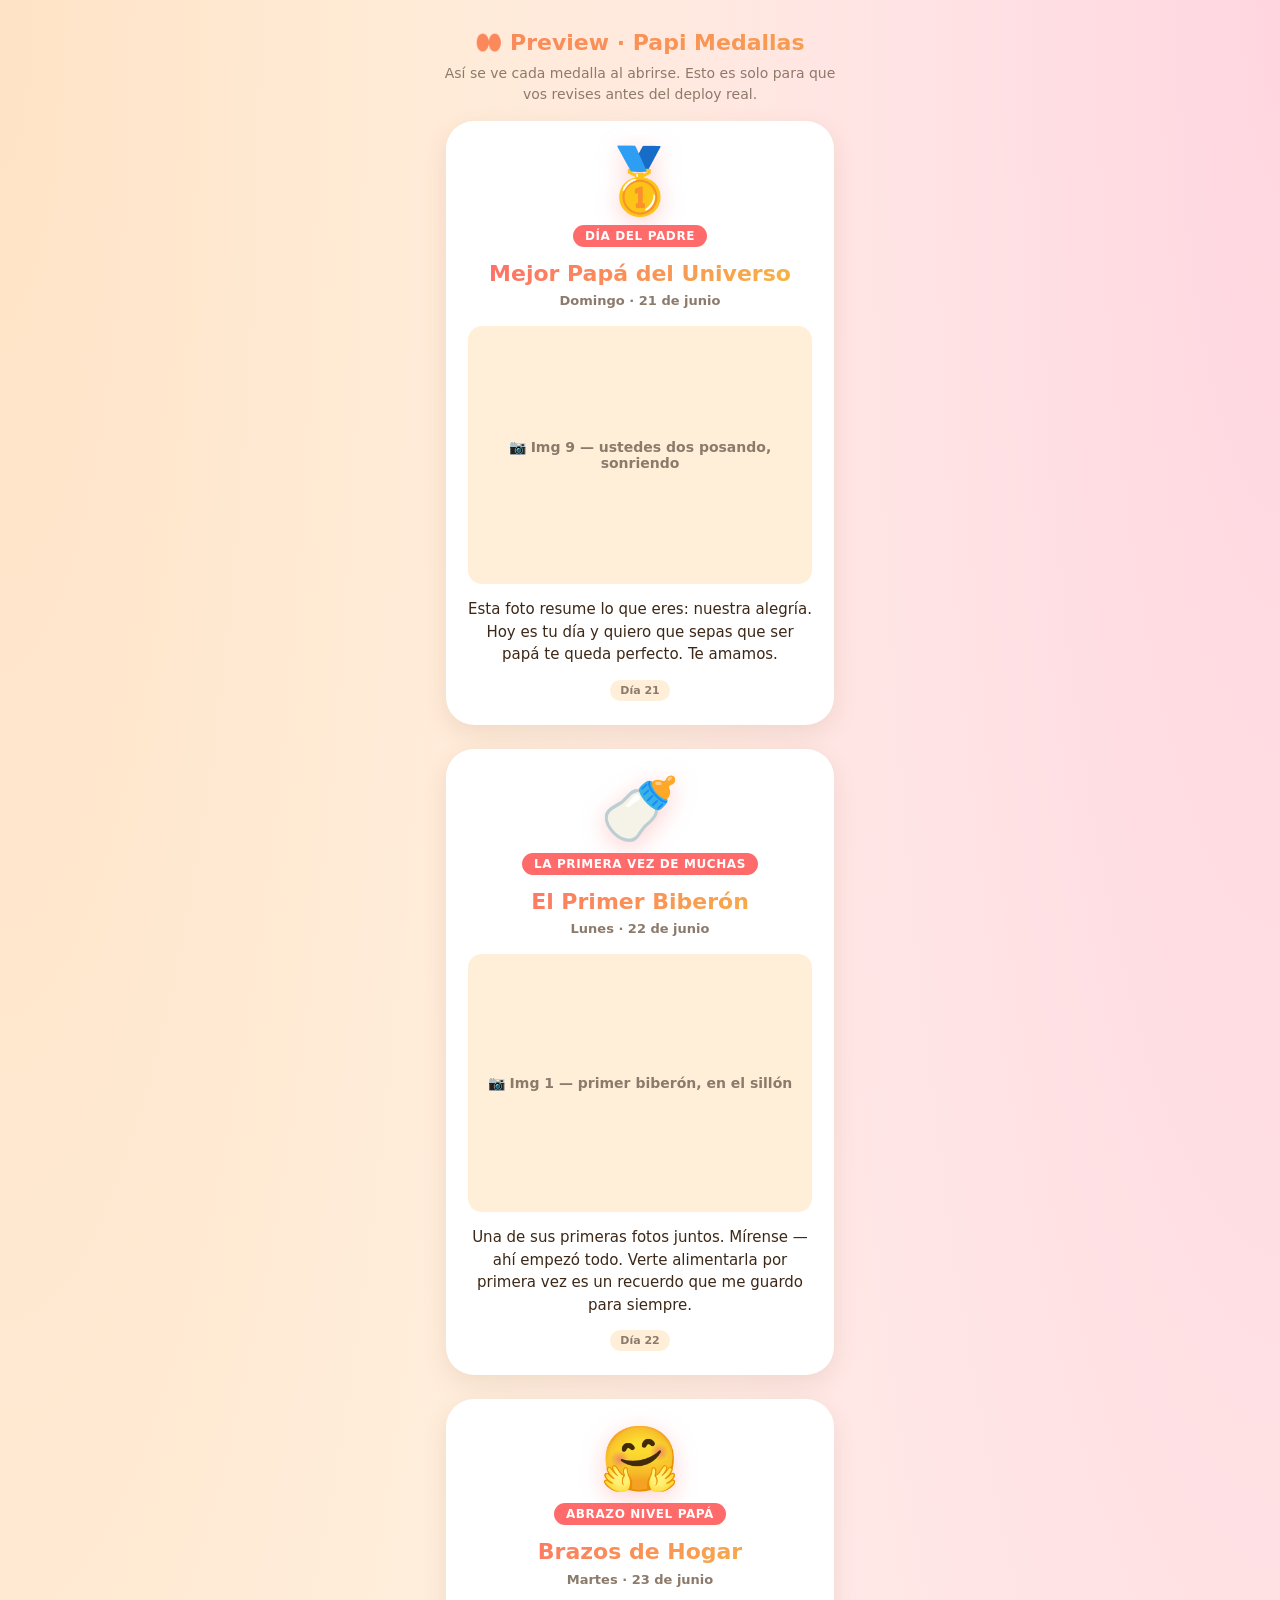
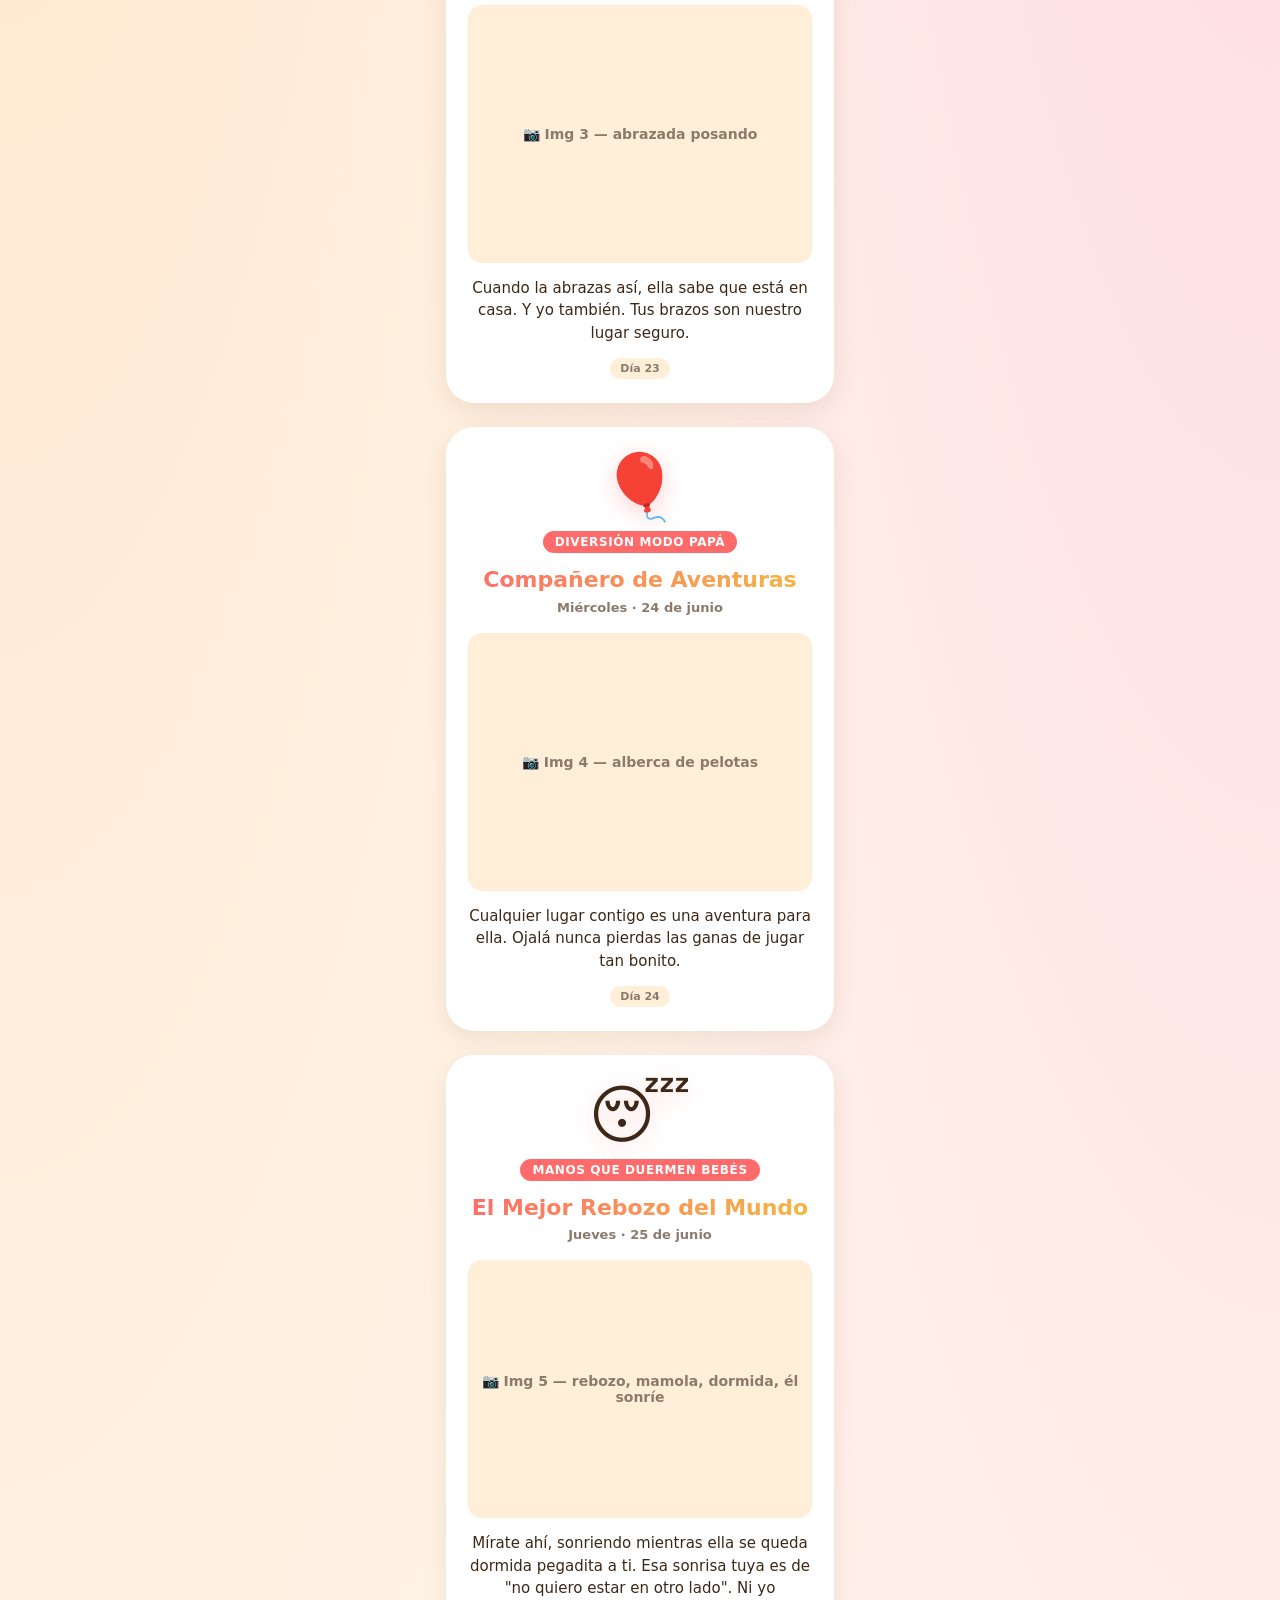
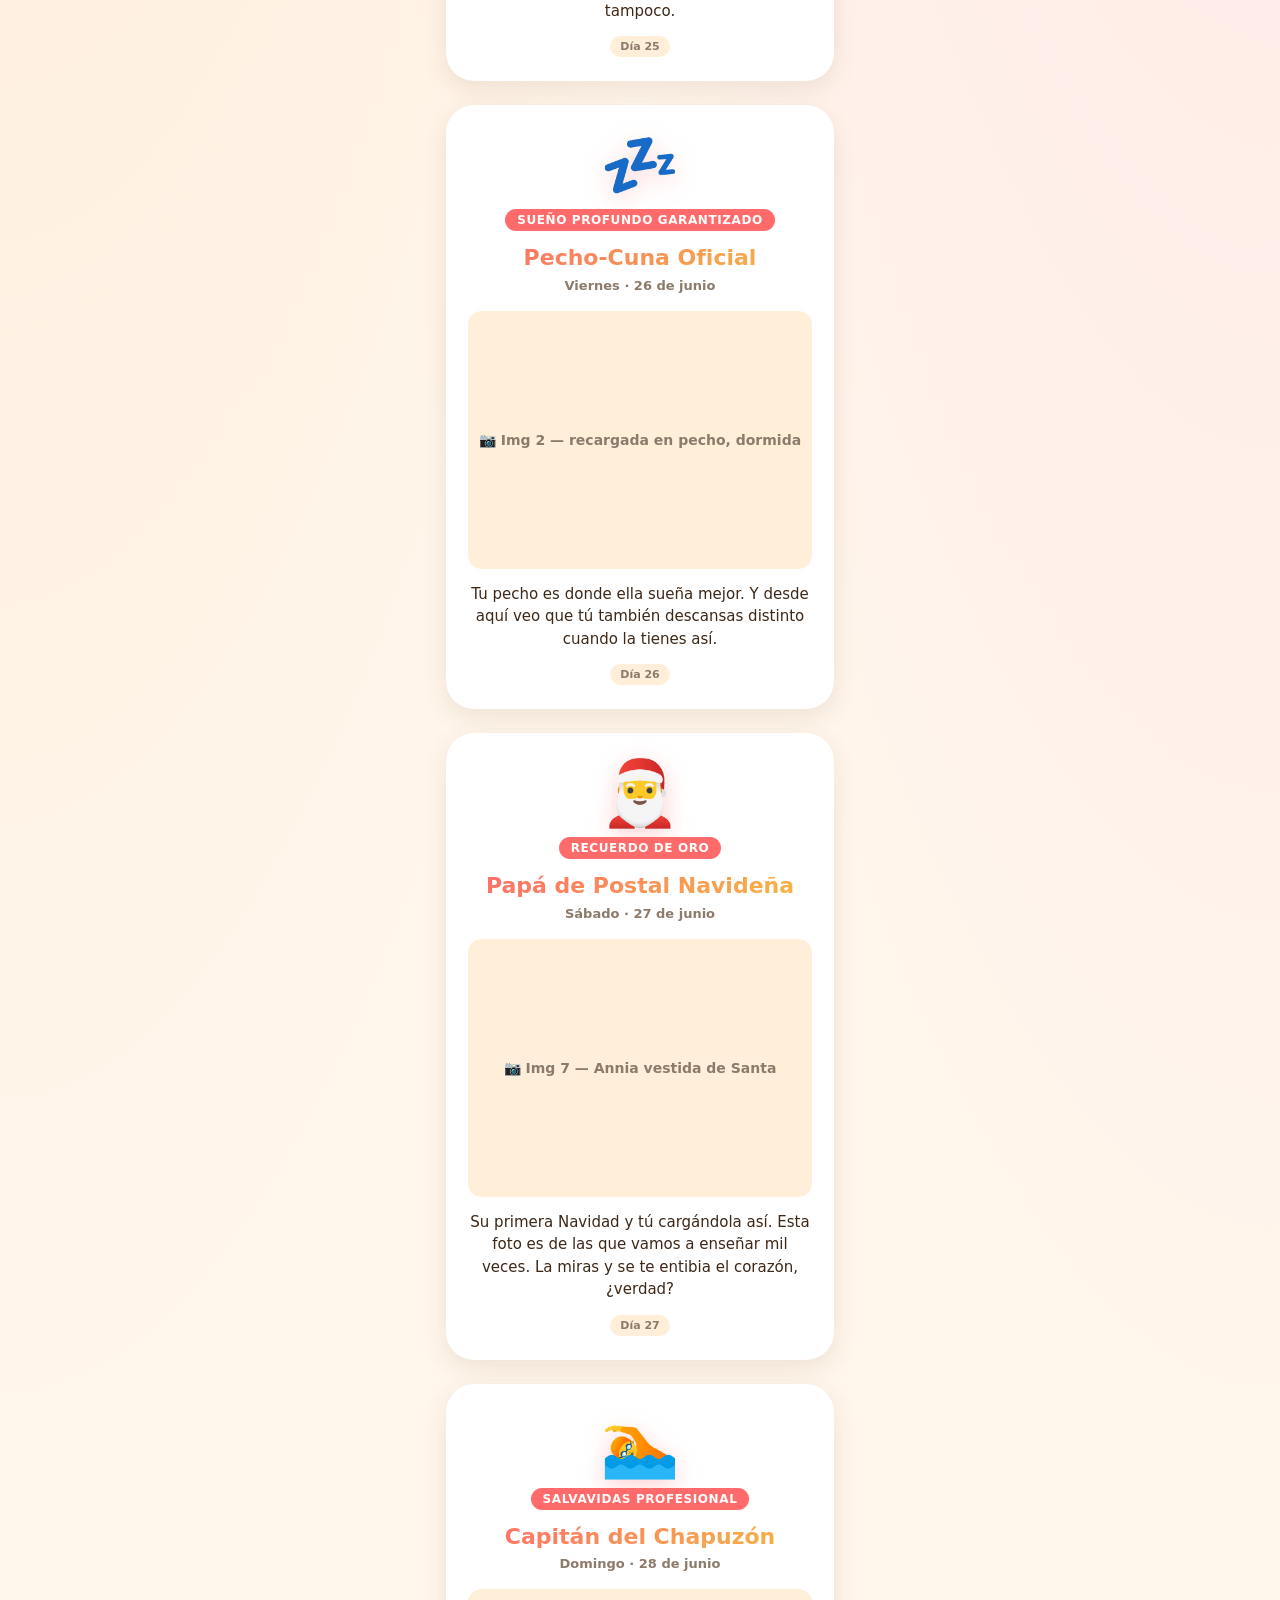
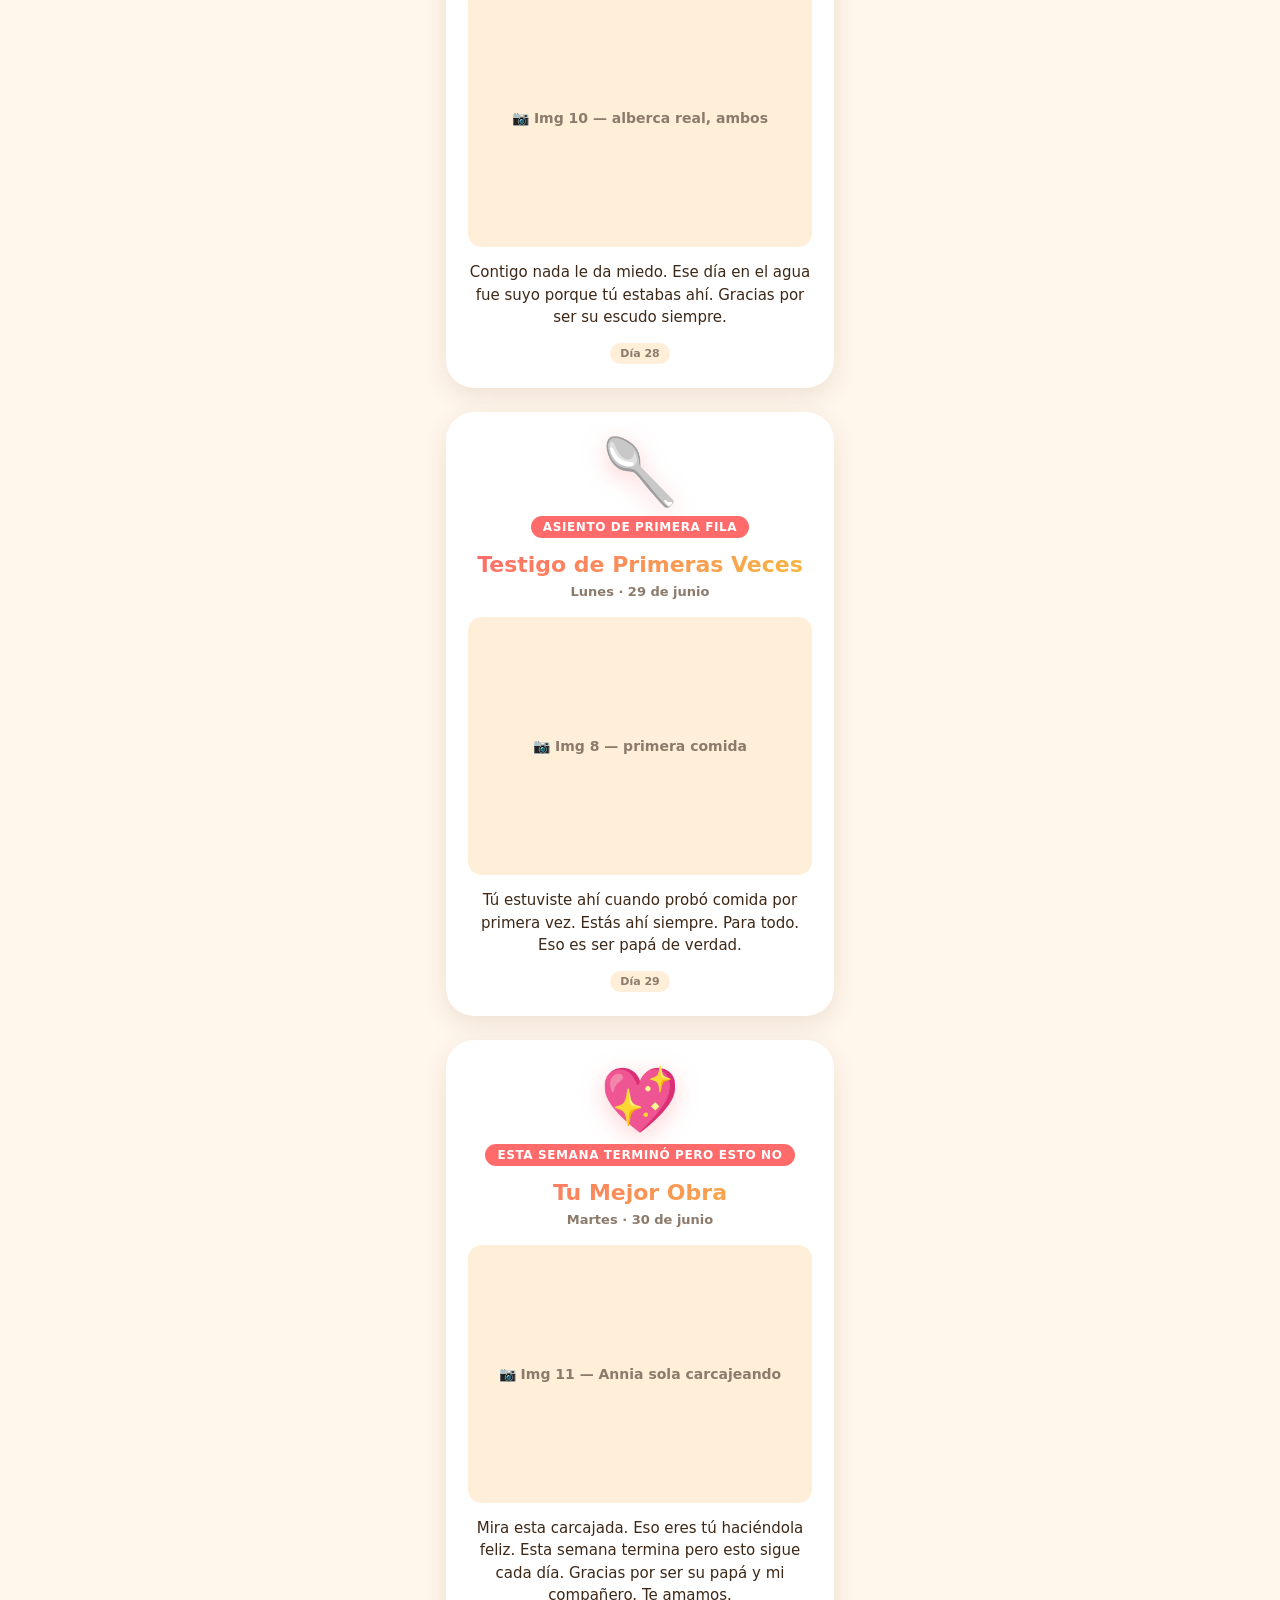
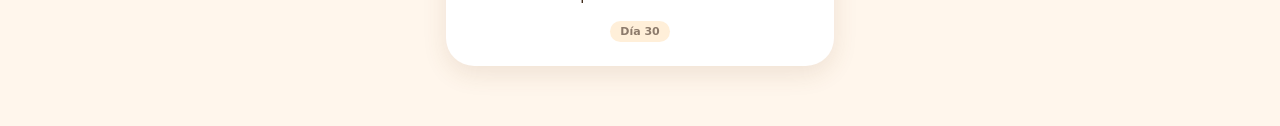
==== preview.html @ e54f91bc "Add preview.html (revisión sin contraseña)" ====
<!DOCTYPE html>
<html lang="es-MX">
<head>
  <meta charset="UTF-8">
  <meta name="viewport" content="width=device-width, initial-scale=1.0, viewport-fit=cover">
  <meta name="theme-color" content="#FF6B6B">
  <meta name="robots" content="noindex,nofollow">
  <title>Preview · Papi Medallas</title>
  <link rel="stylesheet" href="style.css">
  <style>
    body { background:
      radial-gradient(at top left, #FFE3C6 0%, transparent 50%),
      radial-gradient(at top right, #FFD6E0 0%, transparent 50%),
      var(--bg);
      padding-bottom: 60px;
    }
    .preview-header {
      text-align: center;
      padding: 30px 20px 16px;
    }
    .preview-header h1 {
      font-size: 22px;
      font-weight: 800;
      background: linear-gradient(135deg, var(--accent), var(--accent-2));
      -webkit-background-clip: text;
      background-clip: text;
      -webkit-text-fill-color: transparent;
    }
    .preview-header p {
      margin-top: 8px;
      color: var(--muted);
      font-size: 14px;
      max-width: 400px;
      margin-left: auto;
      margin-right: auto;
      line-height: 1.5;
    }
    .preview-stack {
      max-width: 420px;
      margin: 0 auto;
      padding: 0 16px;
      display: flex;
      flex-direction: column;
      gap: 24px;
    }
    .preview-card {
      background: var(--surface);
      border-radius: var(--radius-lg);
      box-shadow: var(--shadow);
      overflow: hidden;
      padding: 28px 22px 24px;
      text-align: center;
    }
    .pc-emoji {
      font-size: 64px;
      line-height: 1;
      filter: drop-shadow(0 6px 12px rgba(255, 107, 107, 0.3));
    }
    .pc-etiqueta {
      display: inline-block;
      margin-top: 12px;
      padding: 4px 12px;
      background: var(--accent);
      color: #fff;
      border-radius: 999px;
      font-size: 12px;
      font-weight: 700;
      letter-spacing: 0.05em;
      text-transform: uppercase;
    }
    .pc-titulo {
      margin-top: 14px;
      font-size: 22px;
      font-weight: 800;
      line-height: 1.2;
      background: linear-gradient(135deg, var(--accent), var(--accent-2));
      -webkit-background-clip: text;
      background-clip: text;
      -webkit-text-fill-color: transparent;
    }
    .pc-fecha {
      margin-top: 6px;
      font-size: 13px;
      color: var(--muted);
      font-weight: 600;
    }
    .pc-foto {
      margin: 18px 0 14px;
      border-radius: 14px;
      background: var(--bg-2);
      aspect-ratio: 4 / 3;
      display: flex;
      align-items: center;
      justify-content: center;
      color: var(--muted);
      font-size: 14px;
      font-weight: 600;
      padding: 8px;
    }
    .pc-mensaje {
      font-size: 15px;
      line-height: 1.5;
      color: var(--text);
    }
    .pc-tag {
      display: inline-block;
      margin-top: 14px;
      padding: 4px 10px;
      background: var(--bg-2);
      color: var(--muted);
      border-radius: 999px;
      font-size: 11px;
      font-weight: 700;
    }
  </style>
</head>
<body>
  <div class="preview-header">
    <h1>👀 Preview · Papi Medallas</h1>
    <p>Así se ve cada medalla al abrirse. Esto es solo para que vos revises antes del deploy real.</p>
  </div>
  <div class="preview-stack" id="stack"></div>

  <script>
    const data = [
      { dia: 21, fecha: "Domingo · 21 de junio", emoji: "🥇", etiqueta: "Día del Padre",
        titulo: "Mejor Papá del Universo", img: "Img 9 — ustedes dos posando, sonriendo",
        mensaje: "Esta foto resume lo que eres: nuestra alegría. Hoy es tu día y quiero que sepas que ser papá te queda perfecto. Te amamos." },
      { dia: 22, fecha: "Lunes · 22 de junio", emoji: "🍼", etiqueta: "La primera vez de muchas",
        titulo: "El Primer Biberón", img: "Img 1 — primer biberón, en el sillón",
        mensaje: "Una de sus primeras fotos juntos. Mírense — ahí empezó todo. Verte alimentarla por primera vez es un recuerdo que me guardo para siempre." },
      { dia: 23, fecha: "Martes · 23 de junio", emoji: "🤗", etiqueta: "Abrazo nivel papá",
        titulo: "Brazos de Hogar", img: "Img 3 — abrazada posando",
        mensaje: "Cuando la abrazas así, ella sabe que está en casa. Y yo también. Tus brazos son nuestro lugar seguro." },
      { dia: 24, fecha: "Miércoles · 24 de junio", emoji: "🎈", etiqueta: "Diversión modo papá",
        titulo: "Compañero de Aventuras", img: "Img 4 — alberca de pelotas",
        mensaje: "Cualquier lugar contigo es una aventura para ella. Ojalá nunca pierdas las ganas de jugar tan bonito." },
      { dia: 25, fecha: "Jueves · 25 de junio", emoji: "😴", etiqueta: "Manos que duermen bebés",
        titulo: "El Mejor Rebozo del Mundo", img: "Img 5 — rebozo, mamola, dormida, él sonríe",
        mensaje: "Mírate ahí, sonriendo mientras ella se queda dormida pegadita a ti. Esa sonrisa tuya es de \"no quiero estar en otro lado\". Ni yo tampoco." },
      { dia: 26, fecha: "Viernes · 26 de junio", emoji: "💤", etiqueta: "Sueño profundo garantizado",
        titulo: "Pecho-Cuna Oficial", img: "Img 2 — recargada en pecho, dormida",
        mensaje: "Tu pecho es donde ella sueña mejor. Y desde aquí veo que tú también descansas distinto cuando la tienes así." },
      { dia: 27, fecha: "Sábado · 27 de junio", emoji: "🎅", etiqueta: "Recuerdo de oro",
        titulo: "Papá de Postal Navideña", img: "Img 7 — Annia vestida de Santa",
        mensaje: "Su primera Navidad y tú cargándola así. Esta foto es de las que vamos a enseñar mil veces. La miras y se te entibia el corazón, ¿verdad?" },
      { dia: 28, fecha: "Domingo · 28 de junio", emoji: "🏊", etiqueta: "Salvavidas profesional",
        titulo: "Capitán del Chapuzón", img: "Img 10 — alberca real, ambos",
        mensaje: "Contigo nada le da miedo. Ese día en el agua fue suyo porque tú estabas ahí. Gracias por ser su escudo siempre." },
      { dia: 29, fecha: "Lunes · 29 de junio", emoji: "🥄", etiqueta: "Asiento de primera fila",
        titulo: "Testigo de Primeras Veces", img: "Img 8 — primera comida",
        mensaje: "Tú estuviste ahí cuando probó comida por primera vez. Estás ahí siempre. Para todo. Eso es ser papá de verdad." },
      { dia: 30, fecha: "Martes · 30 de junio", emoji: "💖", etiqueta: "Esta semana terminó pero esto no",
        titulo: "Tu Mejor Obra", img: "Img 11 — Annia sola carcajeando",
        mensaje: "Mira esta carcajada. Eso eres tú haciéndola feliz. Esta semana termina pero esto sigue cada día. Gracias por ser su papá y mi compañero. Te amamos." }
    ];

    const stack = document.getElementById('stack');
    for (const m of data) {
      const div = document.createElement('div');
      div.className = 'preview-card';
      div.innerHTML = `
        <div class="pc-emoji">${m.emoji}</div>
        <div class="pc-etiqueta">${m.etiqueta}</div>
        <div class="pc-titulo">${m.titulo}</div>
        <div class="pc-fecha">${m.fecha}</div>
        <div class="pc-foto">📷 ${m.img}</div>
        <div class="pc-mensaje">${m.mensaje}</div>
        <div class="pc-tag">Día ${m.dia}</div>
      `;
      stack.appendChild(div);
    }
  </script>
</body>
</html>
---- style.css ----
:root {
  --bg: #FFF6EC;
  --bg-2: #FFEFD9;
  --surface: #FFFFFF;
  --text: #3D2817;
  --muted: #8C7A6B;
  --accent: #FF6B6B;
  --accent-2: #F4B942;
  --accent-3: #FF8FA3;
  --locked: #E8DDD0;
  --locked-text: #B5A99A;
  --shadow: 0 8px 24px rgba(122, 80, 40, 0.12);
  --shadow-hover: 0 12px 32px rgba(255, 107, 107, 0.25);
  --radius: 20px;
  --radius-lg: 28px;
}

* { box-sizing: border-box; margin: 0; padding: 0; }

html, body {
  background:
    radial-gradient(at top left, #FFE3C6 0%, transparent 50%),
    radial-gradient(at top right, #FFD6E0 0%, transparent 50%),
    var(--bg);
  color: var(--text);
  font-family: -apple-system, BlinkMacSystemFont, "Segoe UI", system-ui, sans-serif;
  min-height: 100dvh;
  -webkit-font-smoothing: antialiased;
}

body {
  padding: env(safe-area-inset-top) env(safe-area-inset-right) env(safe-area-inset-bottom) env(safe-area-inset-left);
}

.hero {
  text-align: center;
  padding: 32px 20px 24px;
}

.hero-emoji {
  font-size: 56px;
  filter: drop-shadow(0 4px 12px rgba(255, 107, 107, 0.3));
  margin-bottom: 8px;
}

.hero h1 {
  font-size: 32px;
  font-weight: 800;
  letter-spacing: -0.02em;
  background: linear-gradient(135deg, var(--accent) 0%, var(--accent-2) 100%);
  -webkit-background-clip: text;
  background-clip: text;
  -webkit-text-fill-color: transparent;
}

.subtitle {
  margin-top: 6px;
  font-size: 16px;
  color: var(--muted);
}

.counter {
  margin-top: 12px;
  font-size: 14px;
  color: var(--accent);
  font-weight: 600;
}

.noti-zone {
  margin-top: 16px;
  display: flex;
  flex-direction: column;
  align-items: center;
  gap: 8px;
}

.noti-btn {
  background: linear-gradient(135deg, var(--accent) 0%, var(--accent-2) 100%);
  color: #fff;
  border: none;
  padding: 12px 22px;
  border-radius: 999px;
  font: inherit;
  font-size: 15px;
  font-weight: 700;
  cursor: pointer;
  box-shadow: 0 6px 16px rgba(255, 107, 107, 0.35);
  transition: transform 0.15s ease, box-shadow 0.15s ease;
}

.noti-btn:hover { transform: translateY(-2px); box-shadow: 0 8px 22px rgba(255, 107, 107, 0.45); }
.noti-btn:active { transform: translateY(0); }
.noti-btn[disabled] { opacity: 0.6; cursor: default; }

.noti-status {
  font-size: 13px;
  color: var(--muted);
  max-width: 320px;
  line-height: 1.4;
}

.noti-status.ok { color: #2A9D5C; font-weight: 600; }
.noti-status.warn { color: #B85C20; }
.noti-status.err { color: #C24545; }

main {
  padding: 0 16px 40px;
  max-width: 720px;
  margin: 0 auto;
}

.grid {
  display: grid;
  grid-template-columns: repeat(2, 1fr);
  gap: 14px;
}

@media (min-width: 560px) {
  .grid { grid-template-columns: repeat(3, 1fr); gap: 18px; }
}
@media (min-width: 800px) {
  .grid { grid-template-columns: repeat(4, 1fr); }
}

.card {
  position: relative;
  background: var(--surface);
  border-radius: var(--radius);
  padding: 16px 12px 12px;
  box-shadow: var(--shadow);
  display: flex;
  flex-direction: column;
  align-items: center;
  text-align: center;
  cursor: pointer;
  border: none;
  font: inherit;
  color: inherit;
  transition: transform 0.18s ease, box-shadow 0.18s ease;
  gap: 8px;
  min-height: 170px;
  overflow: hidden;
}

.card::before {
  content: "";
  position: absolute;
  inset: 0;
  background: linear-gradient(180deg, transparent 40%, rgba(255, 255, 255, 0.6) 100%);
  pointer-events: none;
}

.card:active { transform: scale(0.97); }

.card.unlocked:hover {
  transform: translateY(-3px);
  box-shadow: var(--shadow-hover);
}

.card-emoji {
  font-size: 40px;
  line-height: 1;
  filter: drop-shadow(0 3px 6px rgba(0, 0, 0, 0.08));
}

.card-titulo {
  font-size: 13px;
  font-weight: 700;
  line-height: 1.25;
  color: var(--text);
  flex: 1;
  display: flex;
  align-items: center;
}

.card-fecha {
  font-size: 11px;
  font-weight: 700;
  color: var(--muted);
  letter-spacing: 0.05em;
  text-transform: uppercase;
}

.card.today {
  background: linear-gradient(135deg, #FFF5DB 0%, #FFE6E6 100%);
  border: 2px solid var(--accent);
  animation: pulse 2s ease-in-out infinite;
}

.card.today .card-fecha {
  color: var(--accent);
  font-weight: 800;
}

.card.today::after {
  content: "¡Hoy!";
  position: absolute;
  top: 10px;
  right: 10px;
  background: var(--accent);
  color: #fff;
  font-size: 10px;
  font-weight: 800;
  padding: 4px 8px;
  border-radius: 999px;
  letter-spacing: 0.05em;
}

@keyframes pulse {
  0%, 100% { box-shadow: 0 0 0 0 rgba(255, 107, 107, 0.35); }
  50% { box-shadow: 0 0 0 14px rgba(255, 107, 107, 0); }
}

.card.locked {
  background: var(--locked);
  color: var(--locked-text);
  cursor: not-allowed;
  box-shadow: none;
  justify-content: space-between;
}

.card.locked .card-emoji,
.card.locked .card-titulo {
  display: none;
}

.card.locked .card-fecha {
  color: var(--locked-text);
  font-size: 13px;
  font-weight: 800;
}

.card.locked::before {
  display: none;
}

.card.locked .lock-icon {
  font-size: 44px;
  filter: drop-shadow(0 4px 8px rgba(0, 0, 0, 0.1));
  flex: 1;
  display: flex;
  align-items: center;
}

.footer {
  text-align: center;
  padding: 24px 16px 40px;
  color: var(--muted);
  font-size: 13px;
}

/* ---- Lock screen ---- */
.lock-screen {
  position: fixed;
  inset: 0;
  display: flex;
  align-items: center;
  justify-content: center;
  padding: 20px;
  background:
    radial-gradient(at top left, #FFE3C6 0%, transparent 50%),
    radial-gradient(at top right, #FFD6E0 0%, transparent 50%),
    var(--bg);
  z-index: 100;
}

.lock-card {
  background: var(--surface);
  border-radius: var(--radius-lg);
  padding: 36px 28px 32px;
  box-shadow: 0 20px 60px rgba(122, 80, 40, 0.18);
  text-align: center;
  max-width: 380px;
  width: 100%;
}

.lock-emoji {
  font-size: 64px;
  line-height: 1;
  filter: drop-shadow(0 6px 12px rgba(255, 107, 107, 0.3));
  margin-bottom: 12px;
}

.lock-card h2 {
  font-size: 24px;
  font-weight: 800;
  background: linear-gradient(135deg, var(--accent) 0%, var(--accent-2) 100%);
  -webkit-background-clip: text;
  background-clip: text;
  -webkit-text-fill-color: transparent;
}

.lock-hint {
  margin-top: 8px;
  font-size: 14px;
  color: var(--muted);
}

#lock-form {
  margin-top: 24px;
  display: flex;
  flex-direction: column;
  gap: 12px;
}

#lock-input {
  padding: 14px 18px;
  border-radius: 14px;
  border: 2px solid var(--bg-2);
  background: var(--bg);
  font: inherit;
  font-size: 16px;
  color: var(--text);
  text-align: center;
  outline: none;
  transition: border-color 0.15s ease;
}

#lock-input:focus { border-color: var(--accent); }

#lock-form button {
  padding: 14px 18px;
  border-radius: 14px;
  border: none;
  background: linear-gradient(135deg, var(--accent) 0%, var(--accent-2) 100%);
  color: #fff;
  font: inherit;
  font-size: 16px;
  font-weight: 700;
  cursor: pointer;
  box-shadow: 0 6px 16px rgba(255, 107, 107, 0.35);
}

#lock-form button:active { transform: scale(0.98); }

.lock-error {
  margin-top: 14px;
  color: #C24545;
  font-size: 14px;
  font-weight: 600;
}

.lock-screen.shake { animation: shake 0.35s ease; }
@keyframes shake {
  0%, 100% { transform: translateX(0); }
  25% { transform: translateX(-8px); }
  75% { transform: translateX(8px); }
}

/* ---- Modal ---- */
.modal {
  border: none;
  padding: 0;
  border-radius: var(--radius-lg);
  background: var(--surface);
  max-width: 92vw;
  width: 420px;
  box-shadow: 0 30px 80px rgba(0, 0, 0, 0.25);
  overflow: hidden;
  margin: auto;
}

.modal::backdrop {
  background: rgba(61, 40, 23, 0.55);
  backdrop-filter: blur(4px);
}

.modal[open] {
  animation: zoomIn 0.28s cubic-bezier(0.2, 0.9, 0.3, 1.2);
}

@keyframes zoomIn {
  from { transform: scale(0.85); opacity: 0; }
  to { transform: scale(1); opacity: 1; }
}

.modal-close {
  position: absolute;
  top: 12px;
  right: 12px;
  background: rgba(255, 255, 255, 0.9);
  border: none;
  width: 36px;
  height: 36px;
  border-radius: 50%;
  font-size: 16px;
  cursor: pointer;
  color: var(--text);
  z-index: 2;
  box-shadow: 0 2px 8px rgba(0, 0, 0, 0.15);
}

.modal-body {
  padding: 32px 24px 28px;
  text-align: center;
}

.modal-emoji {
  font-size: 72px;
  line-height: 1;
  filter: drop-shadow(0 6px 12px rgba(255, 107, 107, 0.3));
}

.modal-etiqueta {
  display: inline-block;
  margin-top: 12px;
  padding: 4px 12px;
  background: var(--accent);
  color: #fff;
  border-radius: 999px;
  font-size: 12px;
  font-weight: 700;
  letter-spacing: 0.05em;
  text-transform: uppercase;
}

#modal-titulo {
  margin-top: 14px;
  font-size: 24px;
  font-weight: 800;
  line-height: 1.2;
  background: linear-gradient(135deg, var(--accent) 0%, var(--accent-2) 100%);
  -webkit-background-clip: text;
  background-clip: text;
  -webkit-text-fill-color: transparent;
}

.modal-fecha {
  margin-top: 4px;
  font-size: 13px;
  color: var(--muted);
  font-weight: 600;
}

.modal-foto-wrap {
  margin: 20px 0 16px;
  border-radius: 16px;
  overflow: hidden;
  background: var(--bg-2);
  aspect-ratio: 4 / 3;
  display: flex;
  align-items: center;
  justify-content: center;
}

.modal-foto-wrap img {
  width: 100%;
  height: 100%;
  object-fit: cover;
  display: block;
}

.modal-foto-wrap img[src=""],
.modal-foto-wrap img:not([src]) {
  display: none;
}

.modal-foto-wrap.no-image::after {
  content: "📷 Aquí va una foto";
  color: var(--muted);
  font-size: 14px;
  font-weight: 600;
}

.modal-mensaje {
  font-size: 16px;
  line-height: 1.5;
  color: var(--text);
  padding: 0 4px;
}
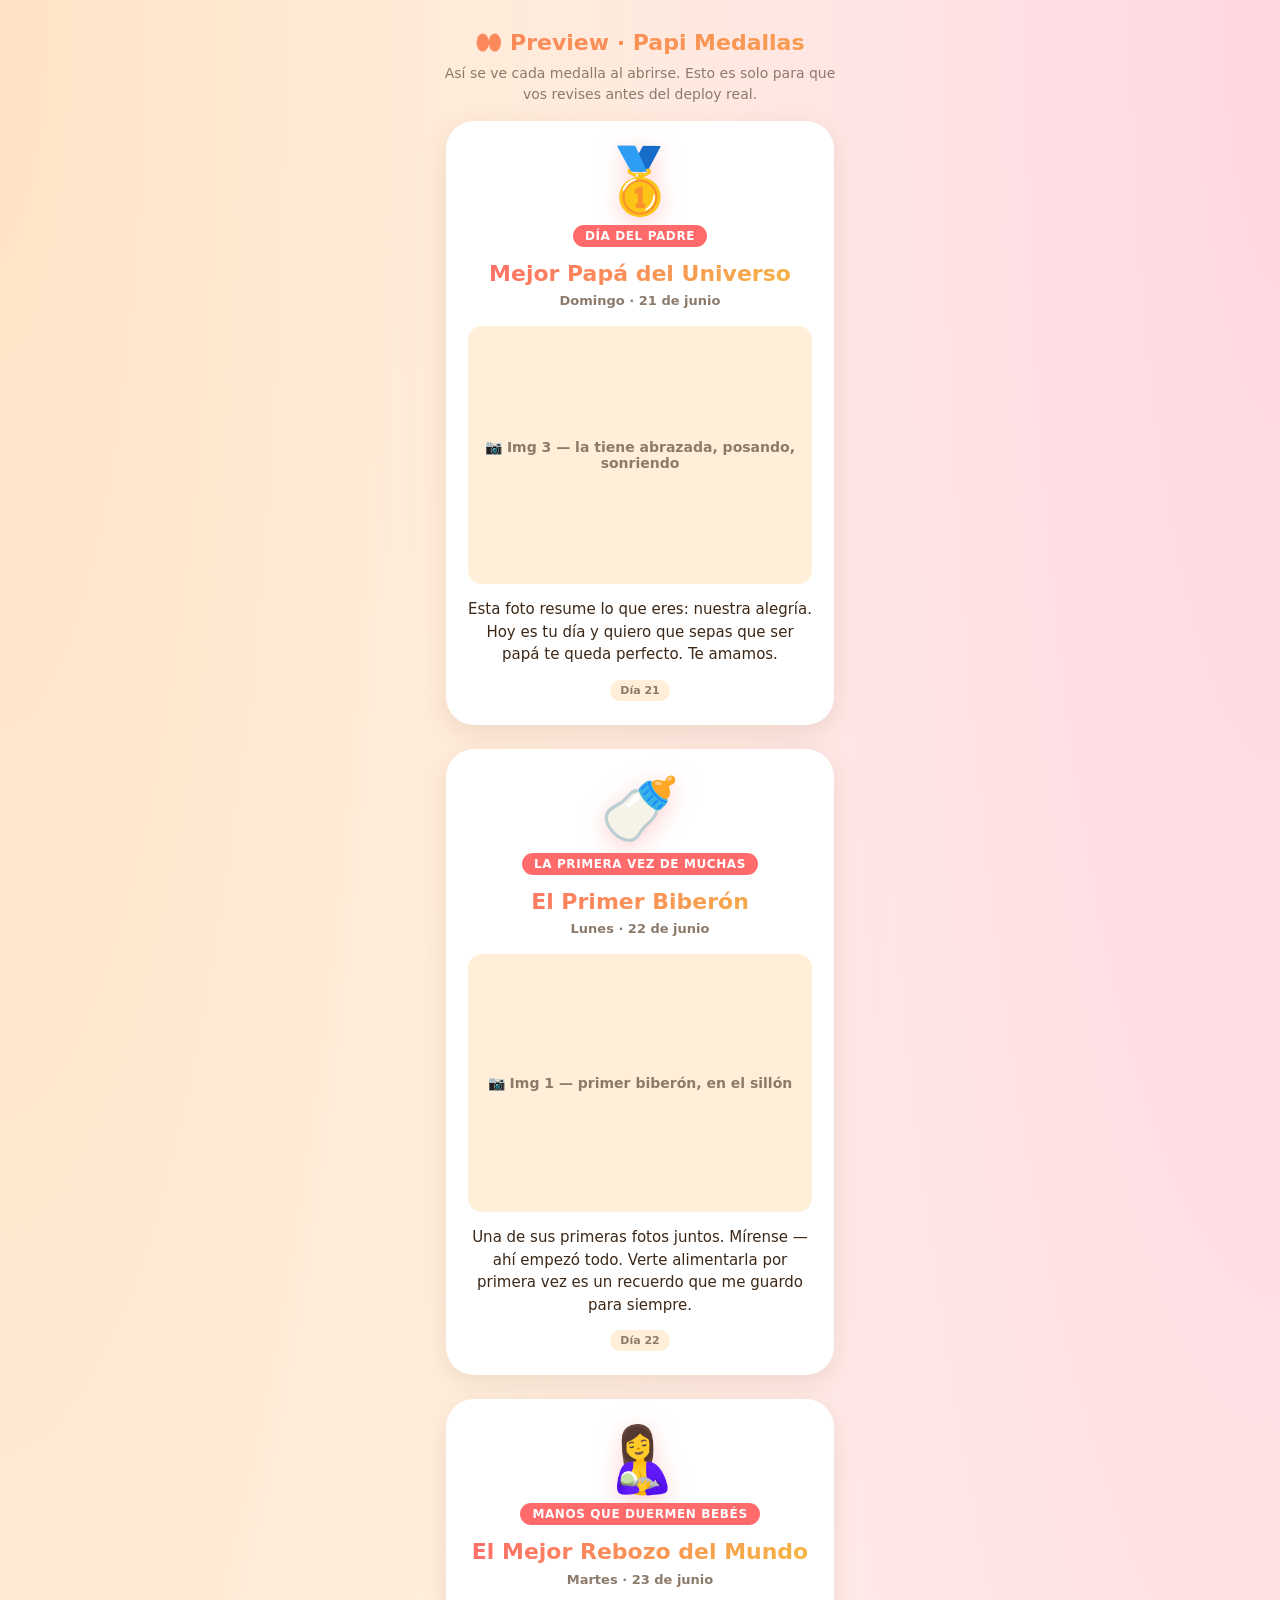
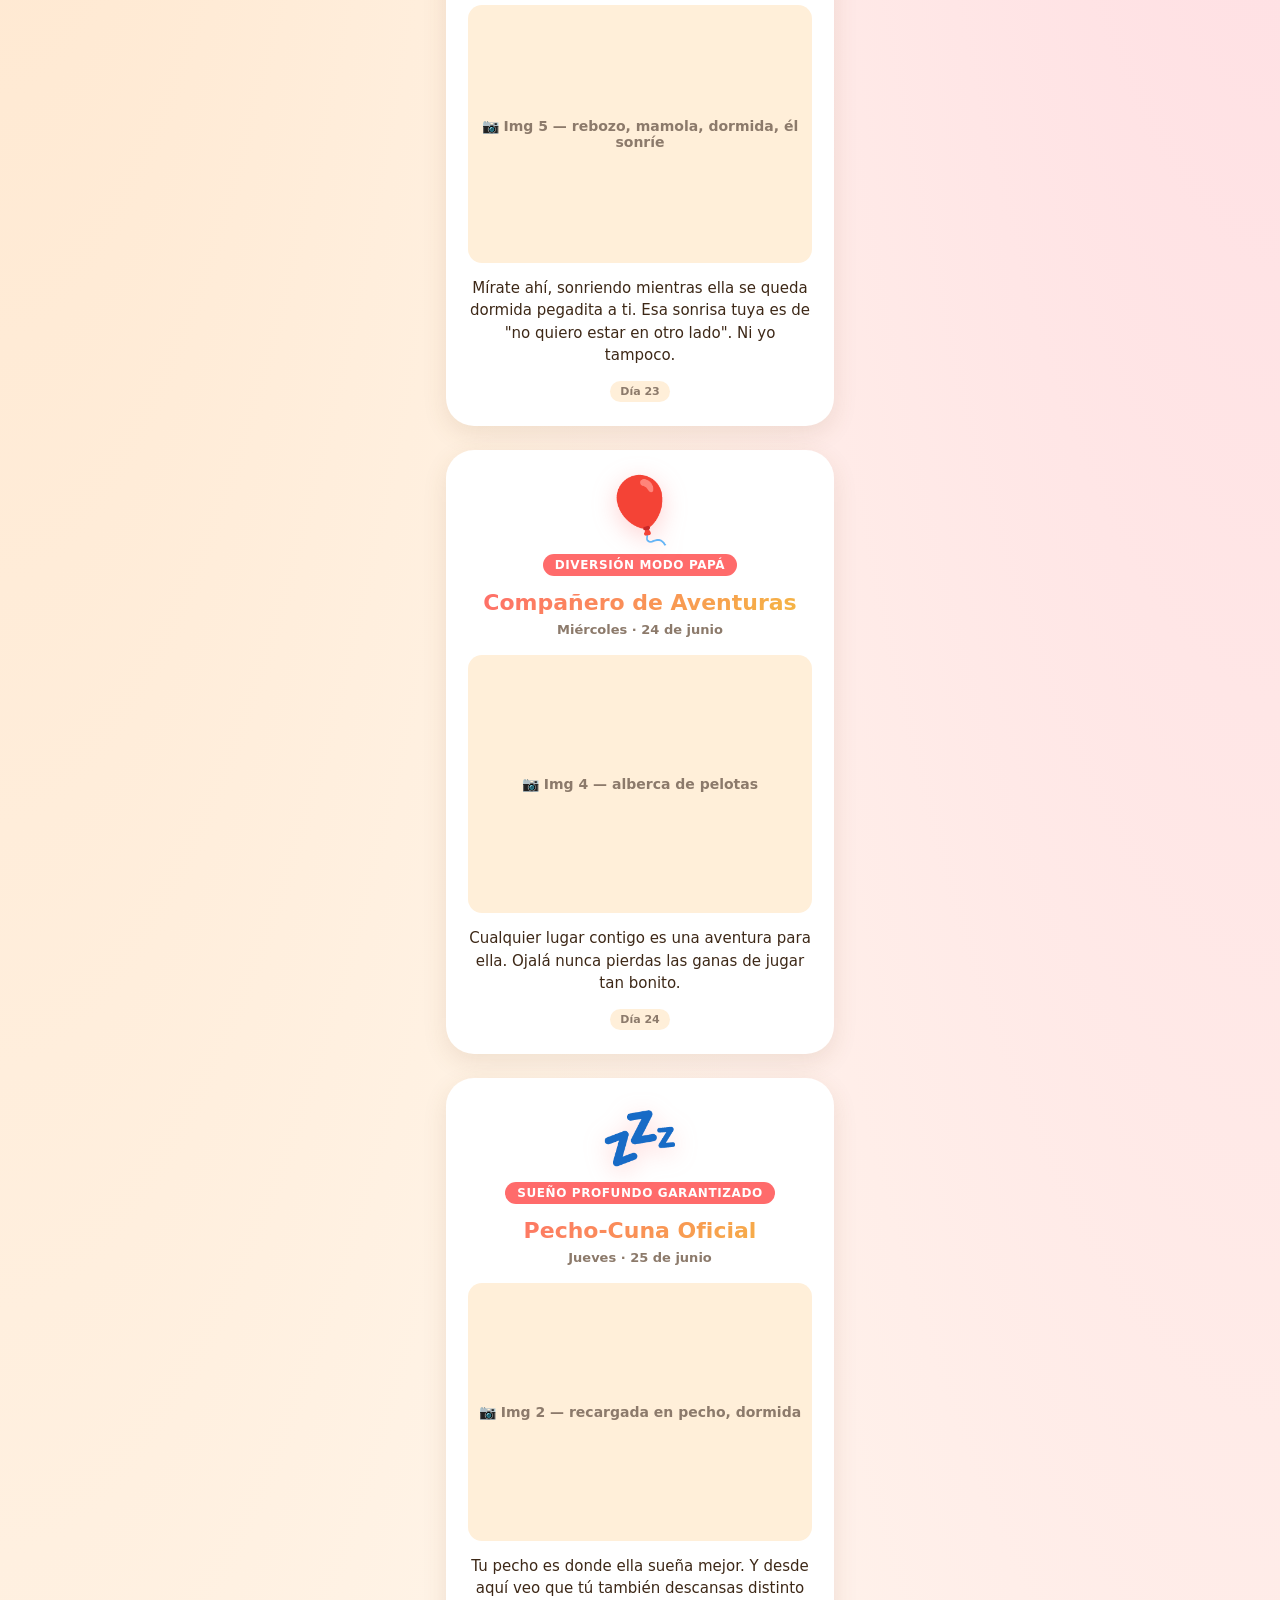
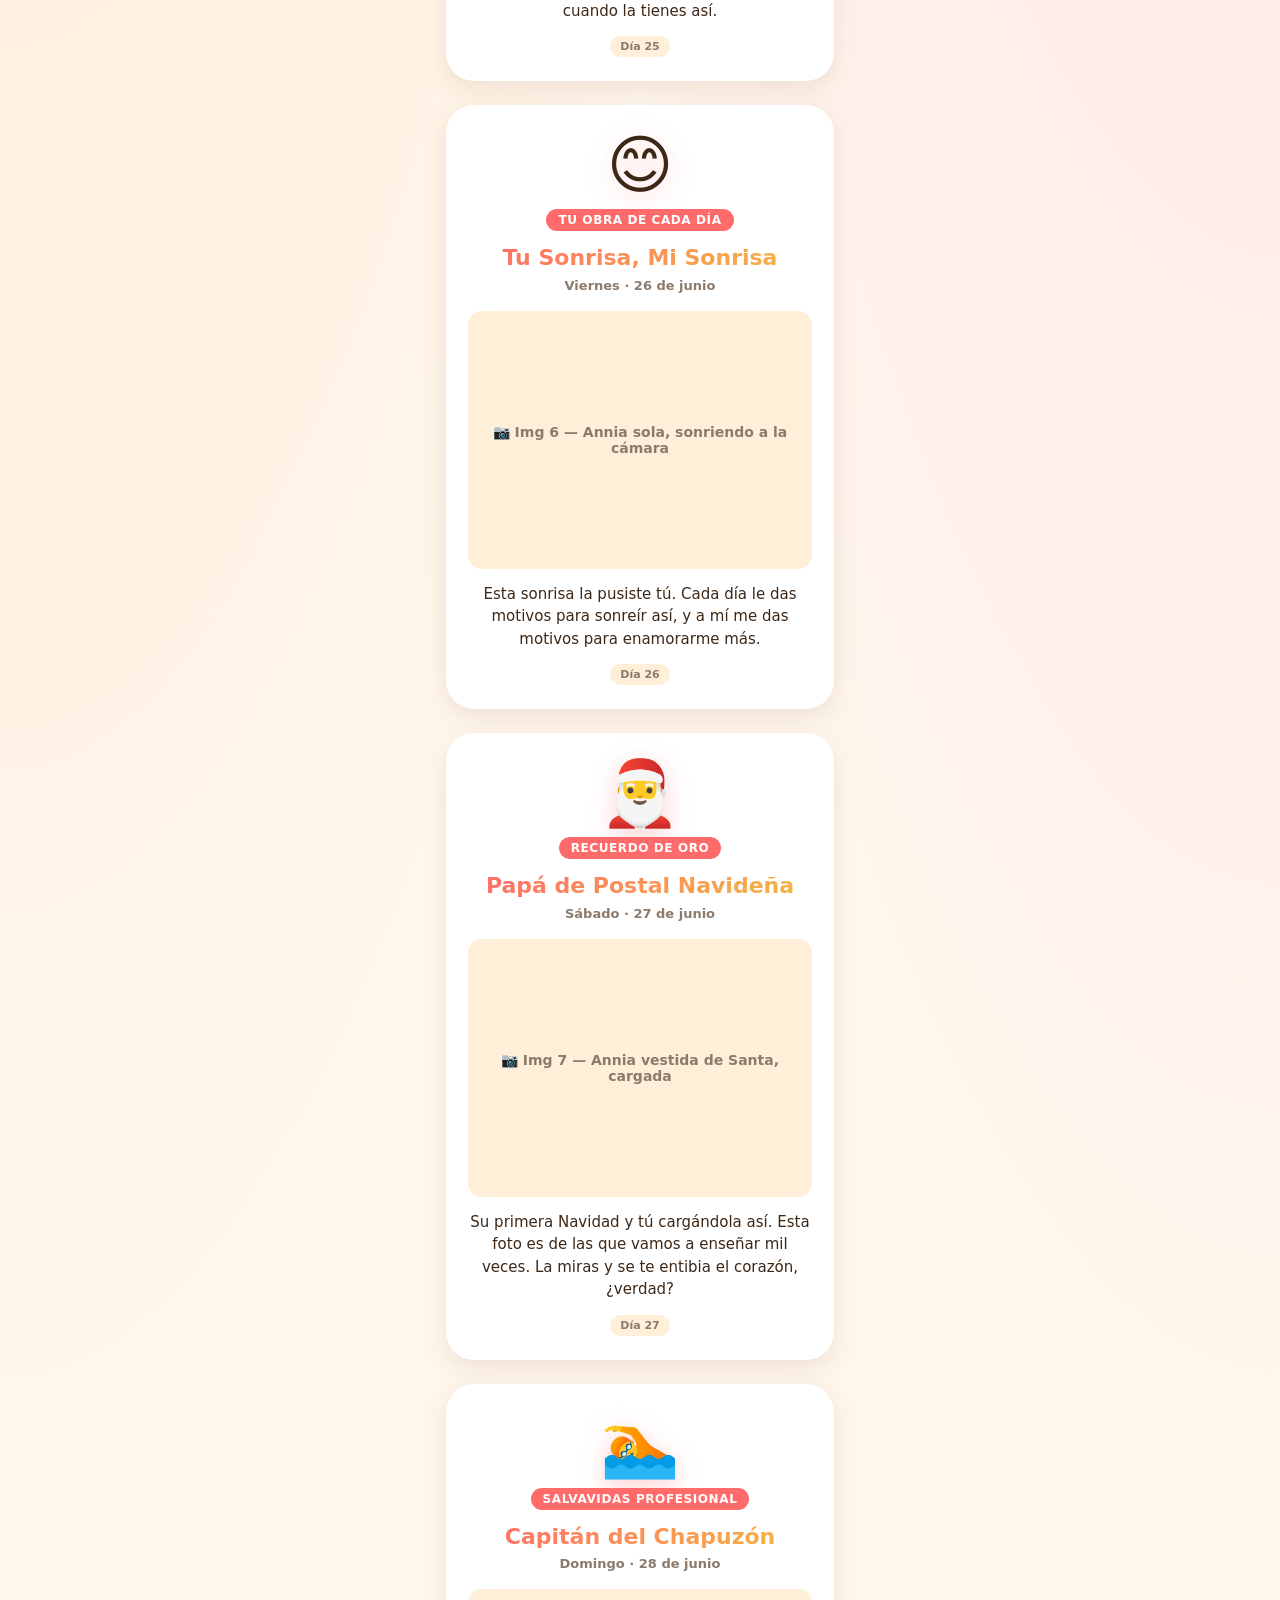
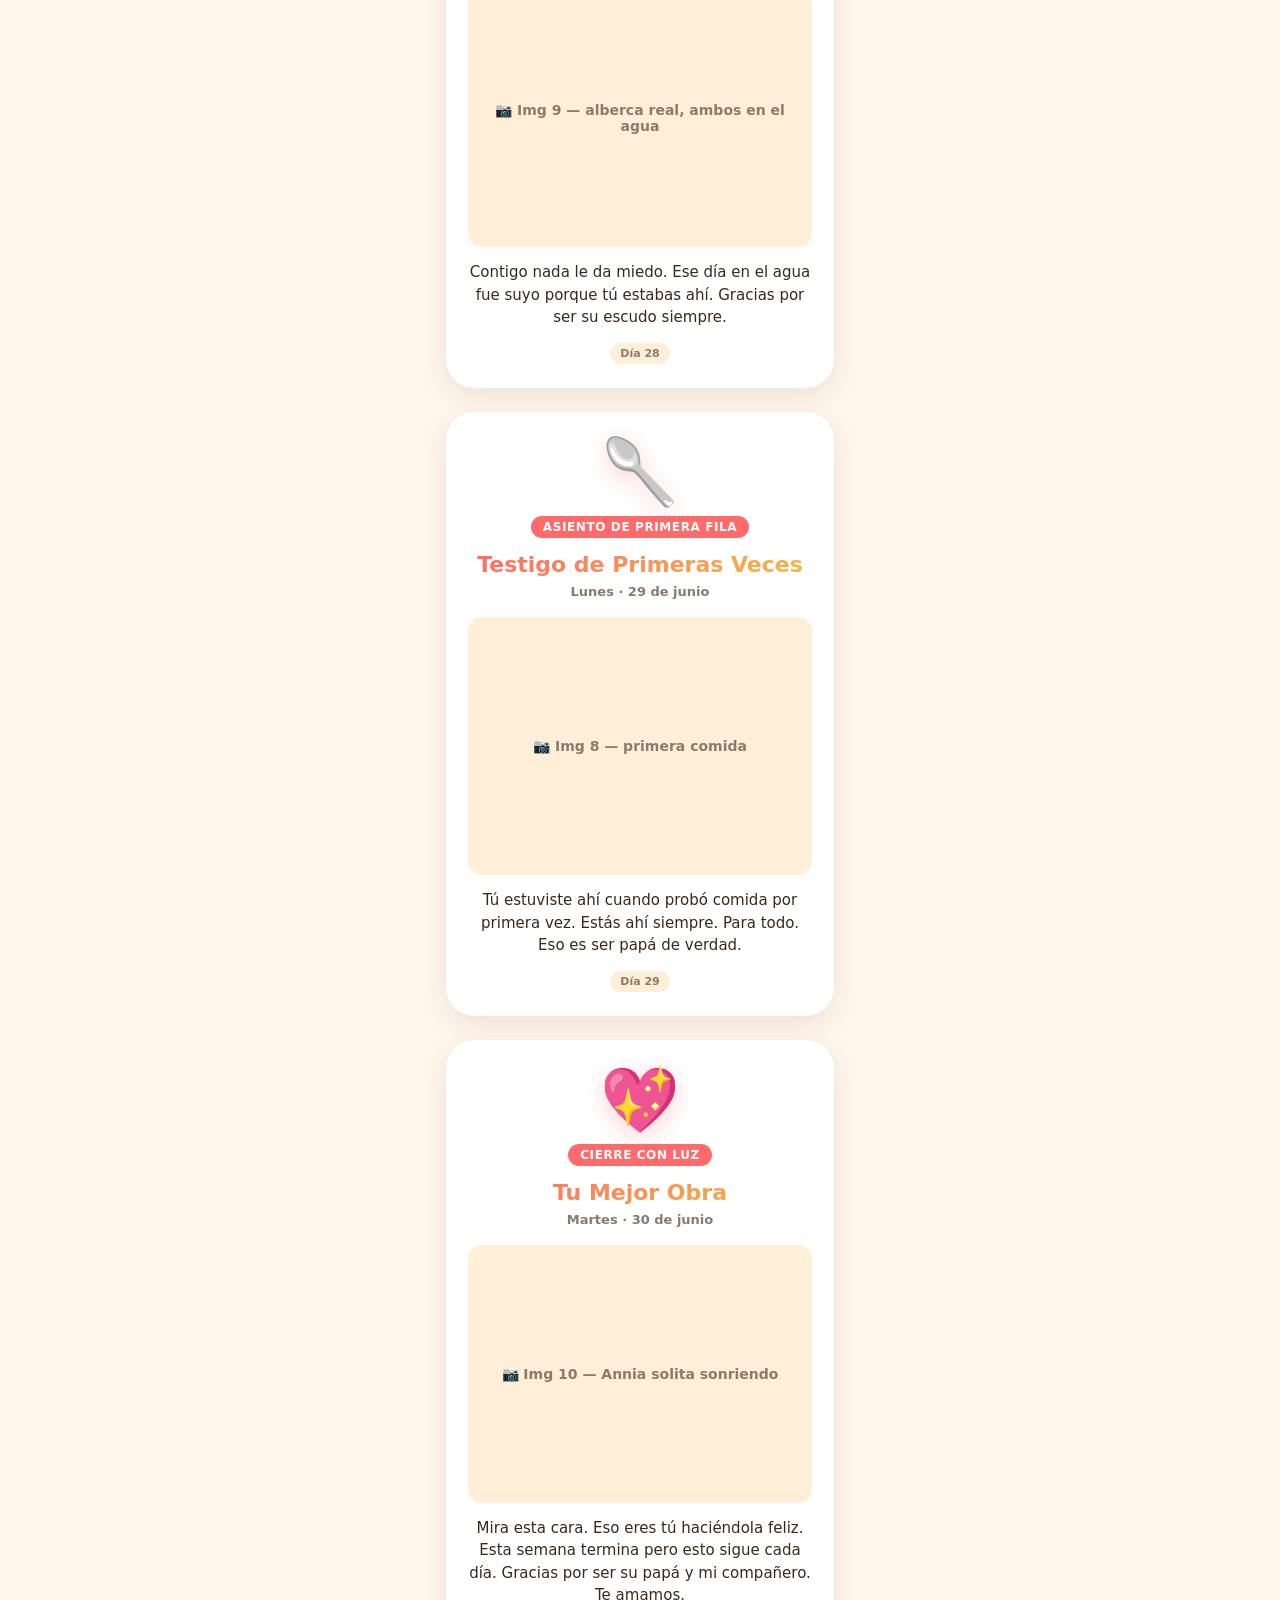
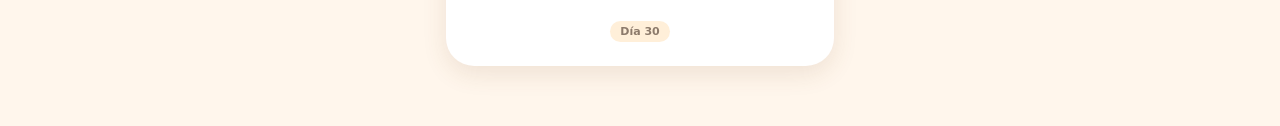
==== commit c53b248d: "Preview: reasignar fotos según corrección (img 3->dia 21, img 9->28, img 10->30)" ====
--- a/preview.html
+++ b/preview.html
@@ -124,35 +124,35 @@
   <script>
     const data = [
       { dia: 21, fecha: "Domingo · 21 de junio", emoji: "🥇", etiqueta: "Día del Padre",
-        titulo: "Mejor Papá del Universo", img: "Img 9 — ustedes dos posando, sonriendo",
+        titulo: "Mejor Papá del Universo", img: "Img 3 — la tiene abrazada, posando, sonriendo",
         mensaje: "Esta foto resume lo que eres: nuestra alegría. Hoy es tu día y quiero que sepas que ser papá te queda perfecto. Te amamos." },
       { dia: 22, fecha: "Lunes · 22 de junio", emoji: "🍼", etiqueta: "La primera vez de muchas",
         titulo: "El Primer Biberón", img: "Img 1 — primer biberón, en el sillón",
         mensaje: "Una de sus primeras fotos juntos. Mírense — ahí empezó todo. Verte alimentarla por primera vez es un recuerdo que me guardo para siempre." },
-      { dia: 23, fecha: "Martes · 23 de junio", emoji: "🤗", etiqueta: "Abrazo nivel papá",
-        titulo: "Brazos de Hogar", img: "Img 3 — abrazada posando",
-        mensaje: "Cuando la abrazas así, ella sabe que está en casa. Y yo también. Tus brazos son nuestro lugar seguro." },
+      { dia: 23, fecha: "Martes · 23 de junio", emoji: "🤱", etiqueta: "Manos que duermen bebés",
+        titulo: "El Mejor Rebozo del Mundo", img: "Img 5 — rebozo, mamola, dormida, él sonríe",
+        mensaje: "Mírate ahí, sonriendo mientras ella se queda dormida pegadita a ti. Esa sonrisa tuya es de \"no quiero estar en otro lado\". Ni yo tampoco." },
       { dia: 24, fecha: "Miércoles · 24 de junio", emoji: "🎈", etiqueta: "Diversión modo papá",
         titulo: "Compañero de Aventuras", img: "Img 4 — alberca de pelotas",
         mensaje: "Cualquier lugar contigo es una aventura para ella. Ojalá nunca pierdas las ganas de jugar tan bonito." },
-      { dia: 25, fecha: "Jueves · 25 de junio", emoji: "😴", etiqueta: "Manos que duermen bebés",
-        titulo: "El Mejor Rebozo del Mundo", img: "Img 5 — rebozo, mamola, dormida, él sonríe",
-        mensaje: "Mírate ahí, sonriendo mientras ella se queda dormida pegadita a ti. Esa sonrisa tuya es de \"no quiero estar en otro lado\". Ni yo tampoco." },
-      { dia: 26, fecha: "Viernes · 26 de junio", emoji: "💤", etiqueta: "Sueño profundo garantizado",
+      { dia: 25, fecha: "Jueves · 25 de junio", emoji: "💤", etiqueta: "Sueño profundo garantizado",
         titulo: "Pecho-Cuna Oficial", img: "Img 2 — recargada en pecho, dormida",
         mensaje: "Tu pecho es donde ella sueña mejor. Y desde aquí veo que tú también descansas distinto cuando la tienes así." },
+      { dia: 26, fecha: "Viernes · 26 de junio", emoji: "😊", etiqueta: "Tu obra de cada día",
+        titulo: "Tu Sonrisa, Mi Sonrisa", img: "Img 6 — Annia sola, sonriendo a la cámara",
+        mensaje: "Esta sonrisa la pusiste tú. Cada día le das motivos para sonreír así, y a mí me das motivos para enamorarme más." },
       { dia: 27, fecha: "Sábado · 27 de junio", emoji: "🎅", etiqueta: "Recuerdo de oro",
-        titulo: "Papá de Postal Navideña", img: "Img 7 — Annia vestida de Santa",
+        titulo: "Papá de Postal Navideña", img: "Img 7 — Annia vestida de Santa, cargada",
         mensaje: "Su primera Navidad y tú cargándola así. Esta foto es de las que vamos a enseñar mil veces. La miras y se te entibia el corazón, ¿verdad?" },
       { dia: 28, fecha: "Domingo · 28 de junio", emoji: "🏊", etiqueta: "Salvavidas profesional",
-        titulo: "Capitán del Chapuzón", img: "Img 10 — alberca real, ambos",
+        titulo: "Capitán del Chapuzón", img: "Img 9 — alberca real, ambos en el agua",
         mensaje: "Contigo nada le da miedo. Ese día en el agua fue suyo porque tú estabas ahí. Gracias por ser su escudo siempre." },
       { dia: 29, fecha: "Lunes · 29 de junio", emoji: "🥄", etiqueta: "Asiento de primera fila",
         titulo: "Testigo de Primeras Veces", img: "Img 8 — primera comida",
         mensaje: "Tú estuviste ahí cuando probó comida por primera vez. Estás ahí siempre. Para todo. Eso es ser papá de verdad." },
-      { dia: 30, fecha: "Martes · 30 de junio", emoji: "💖", etiqueta: "Esta semana terminó pero esto no",
-        titulo: "Tu Mejor Obra", img: "Img 11 — Annia sola carcajeando",
-        mensaje: "Mira esta carcajada. Eso eres tú haciéndola feliz. Esta semana termina pero esto sigue cada día. Gracias por ser su papá y mi compañero. Te amamos." }
+      { dia: 30, fecha: "Martes · 30 de junio", emoji: "💖", etiqueta: "Cierre con luz",
+        titulo: "Tu Mejor Obra", img: "Img 10 — Annia solita sonriendo",
+        mensaje: "Mira esta cara. Eso eres tú haciéndola feliz. Esta semana termina pero esto sigue cada día. Gracias por ser su papá y mi compañero. Te amamos." }
     ];
 
     const stack = document.getElementById('stack');
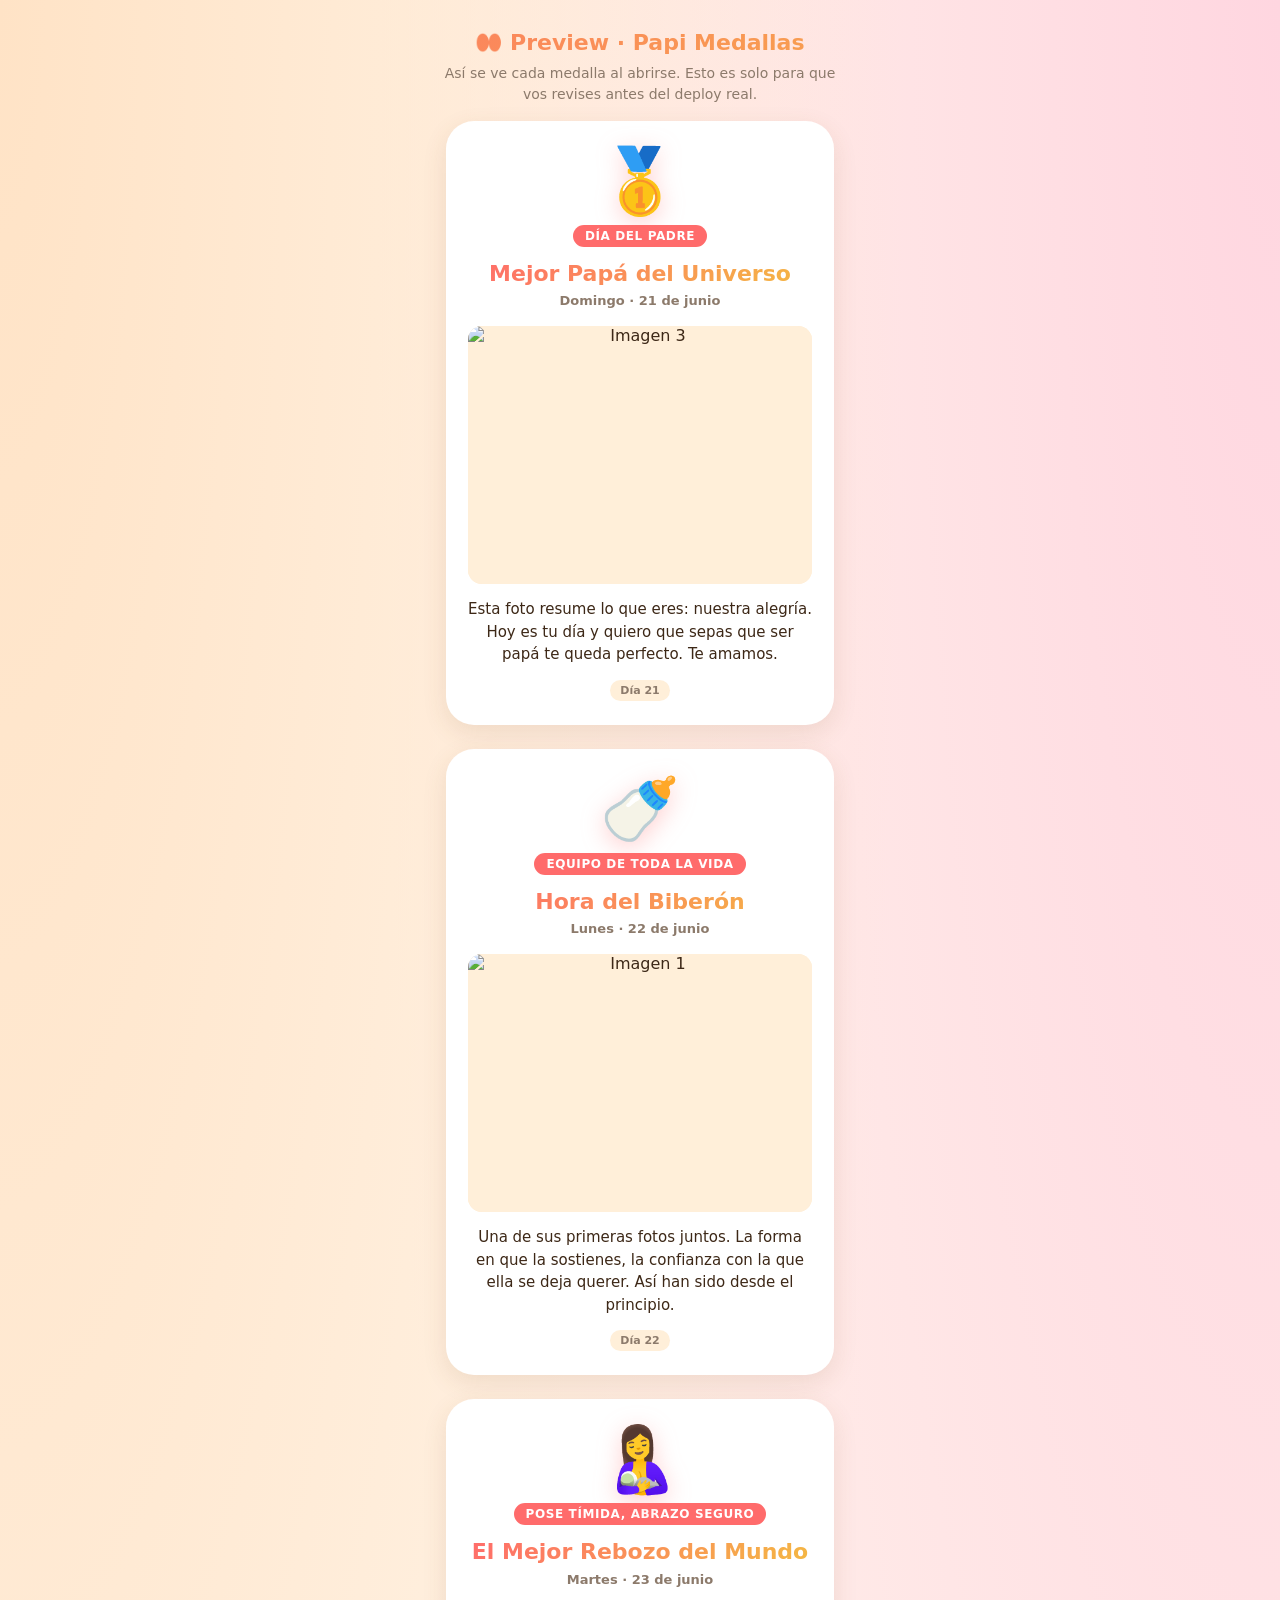
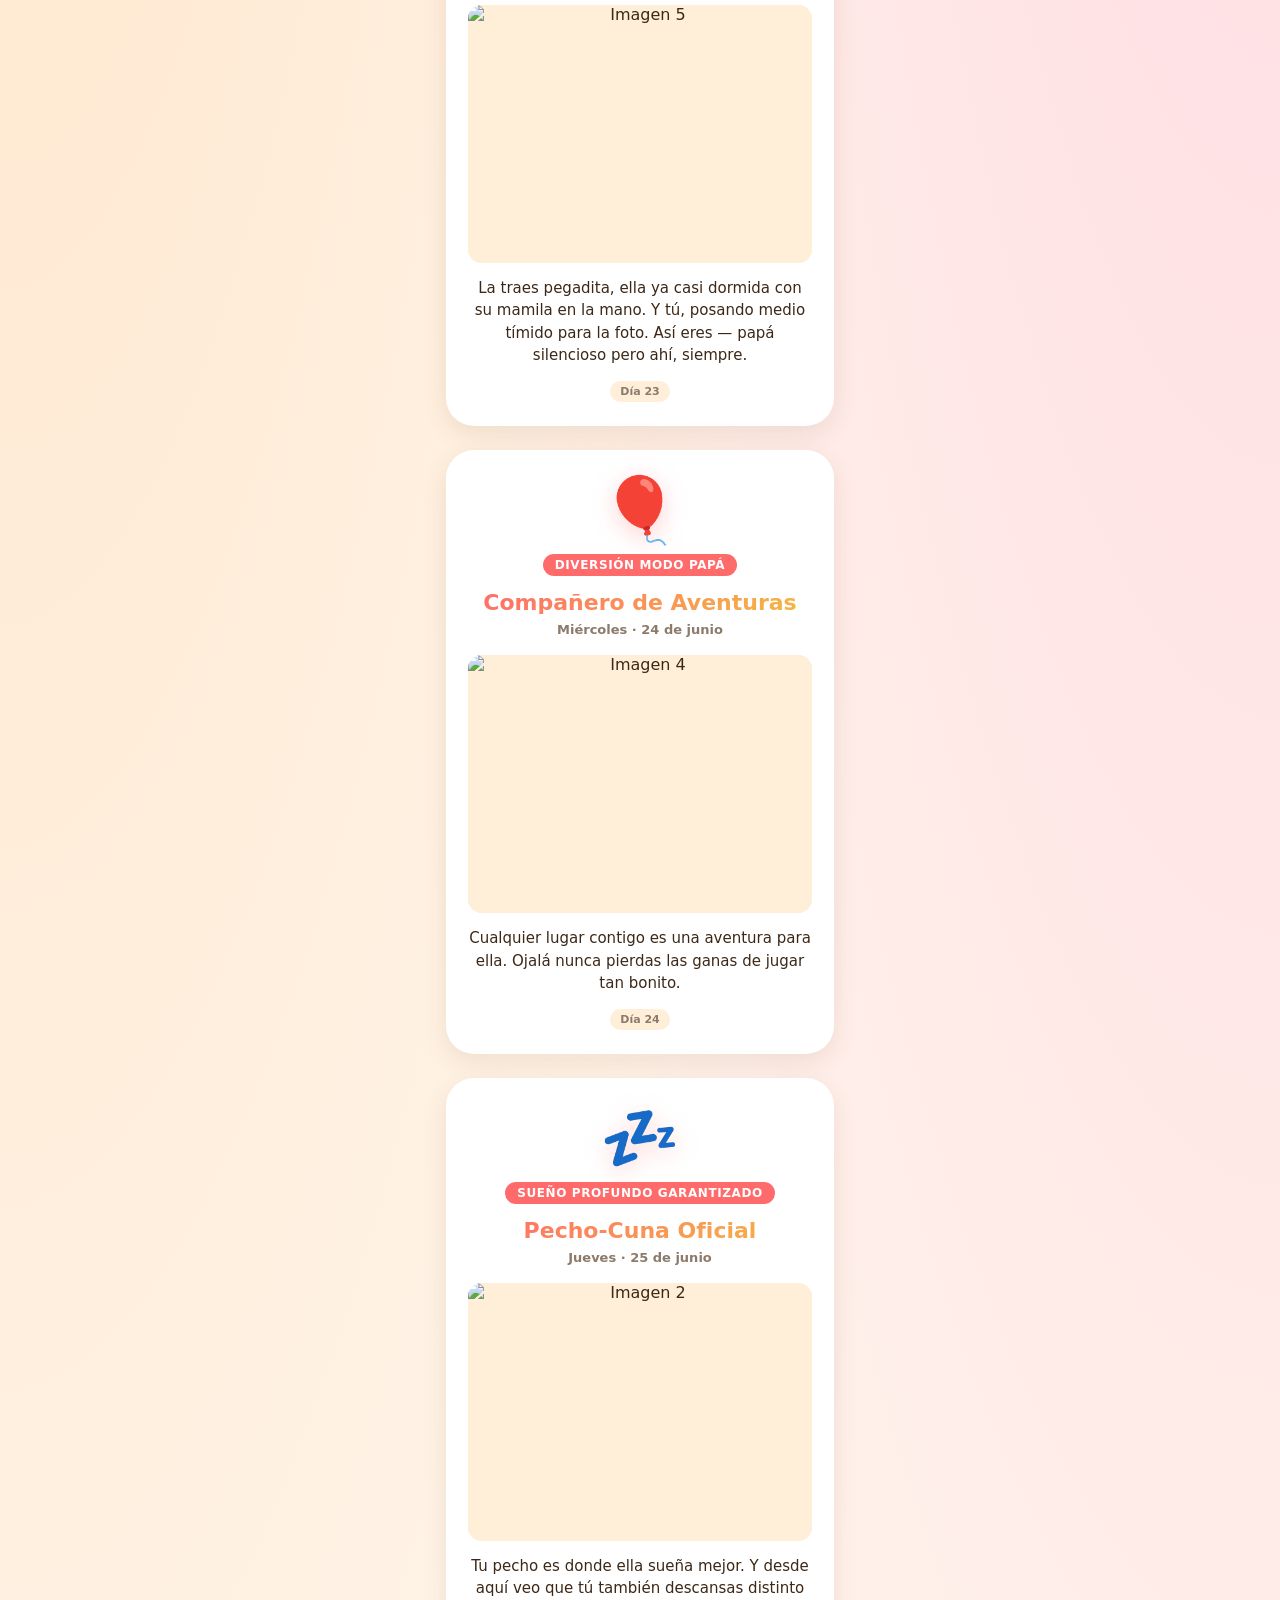
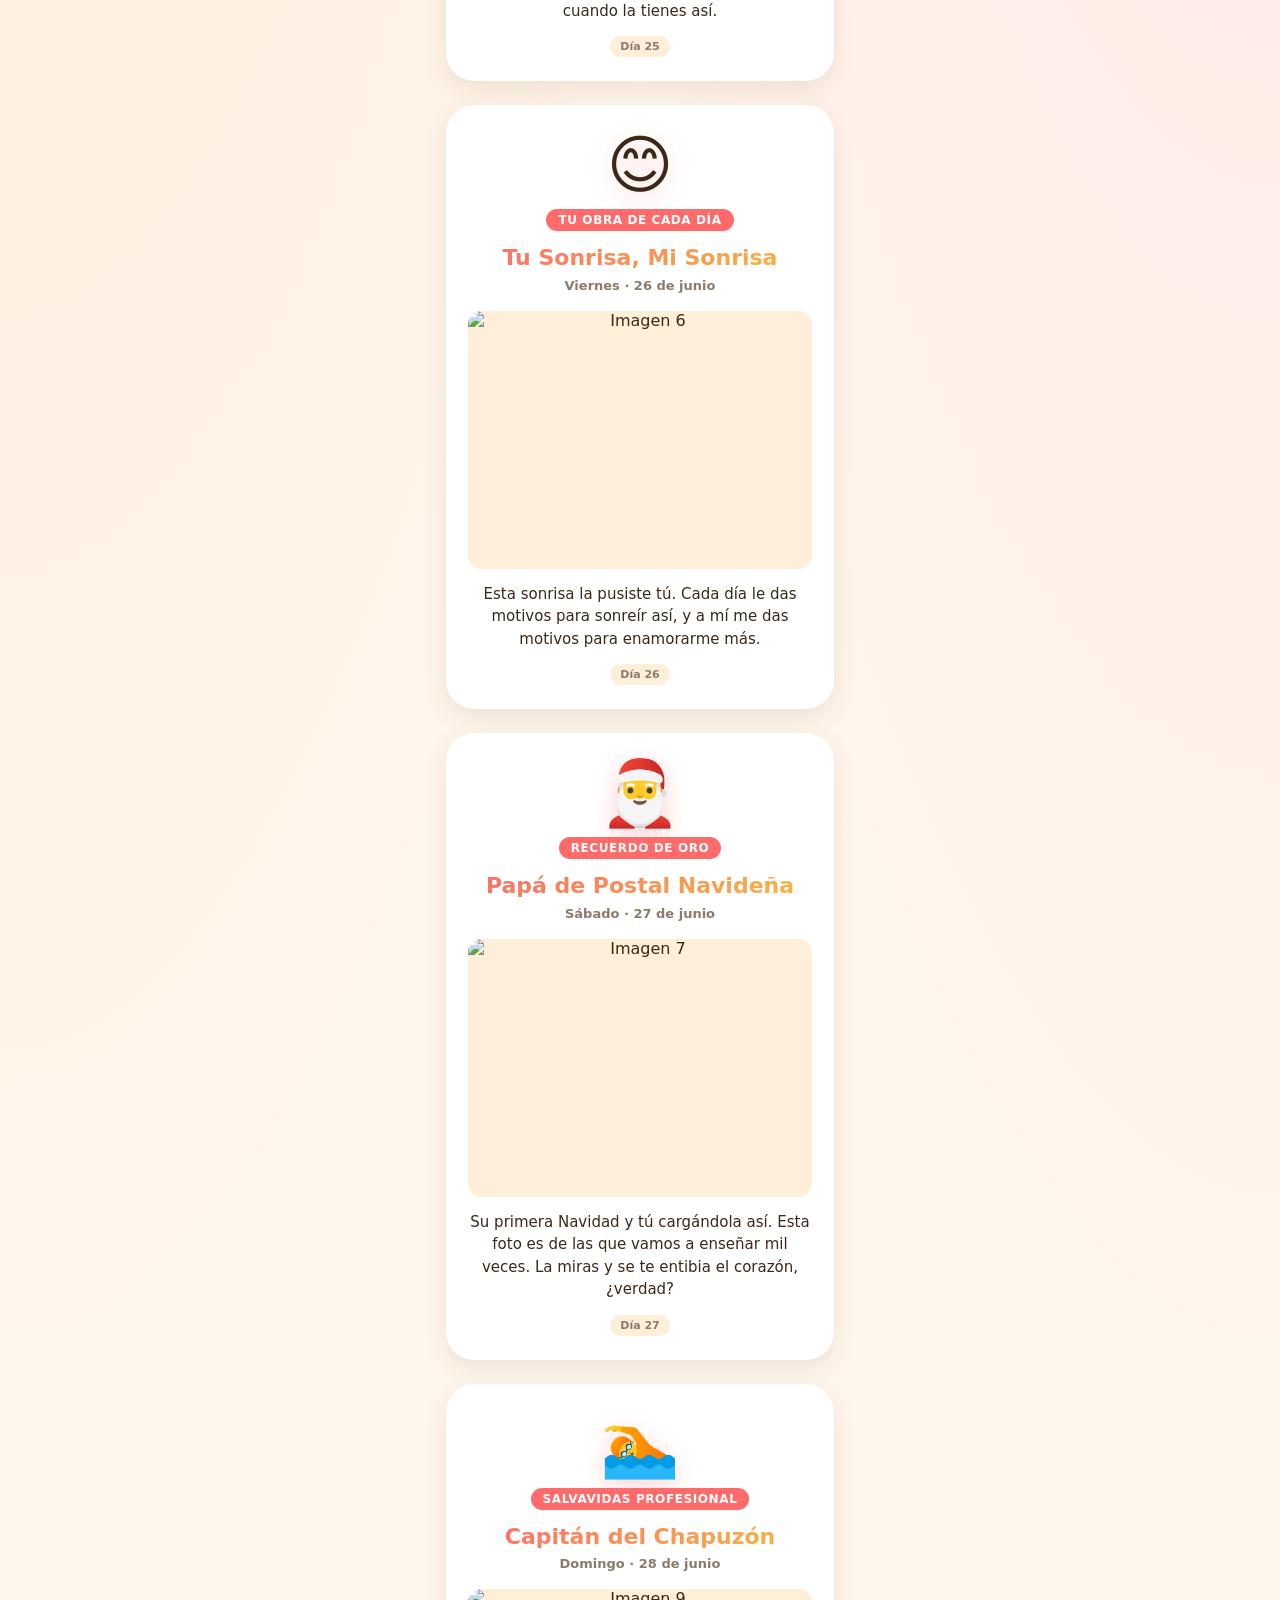
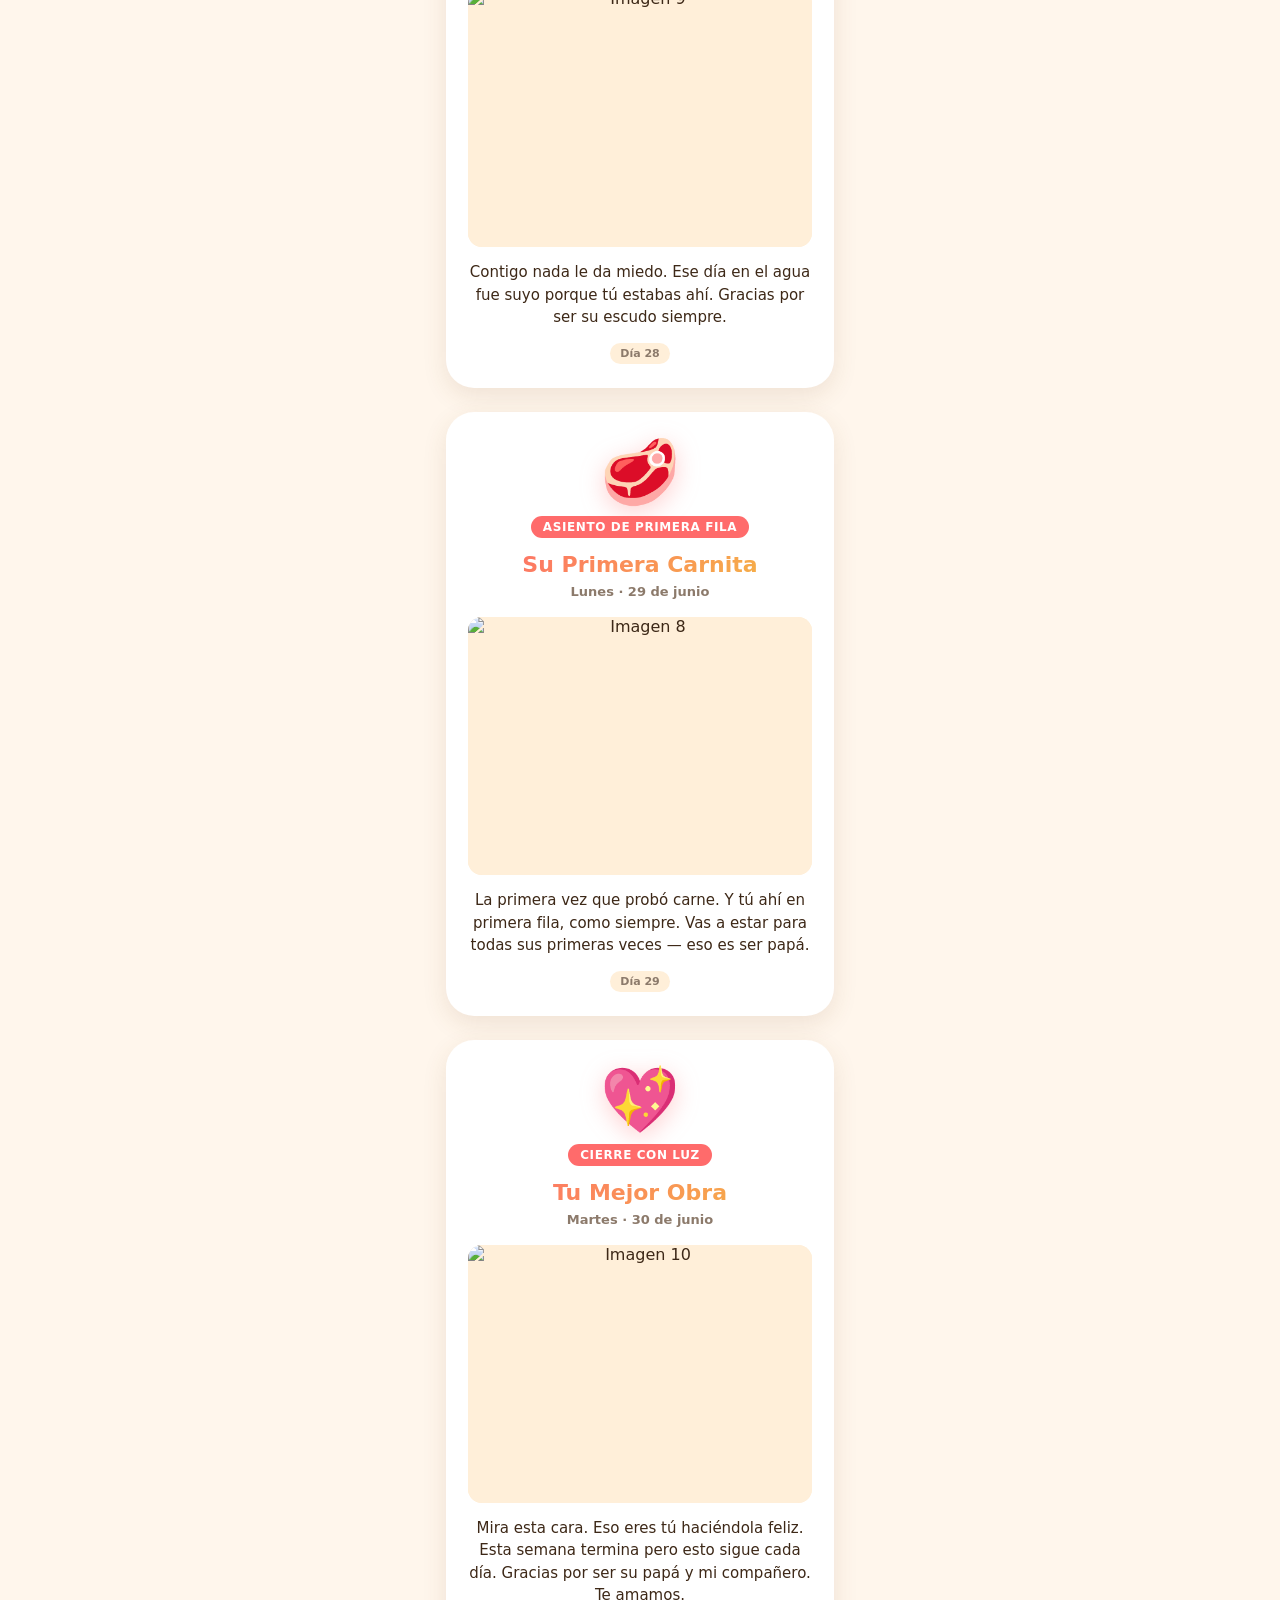
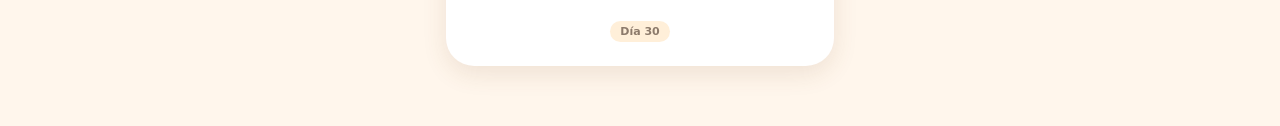
==== commit 38631eaa: "Add test notification button (?test=1)" ====
--- a/preview.html
+++ b/preview.html
@@ -89,9 +89,19 @@
       border-radius: 14px;
       background: var(--bg-2);
       aspect-ratio: 4 / 3;
+      overflow: hidden;
       display: flex;
       align-items: center;
       justify-content: center;
+    }
+    .pc-foto img {
+      width: 100%;
+      height: 100%;
+      object-fit: contain;
+      display: block;
+      background: var(--bg-2);
+    }
+    .pc-foto.placeholder {
       color: var(--muted);
       font-size: 14px;
       font-weight: 600;
@@ -124,34 +134,34 @@
   <script>
     const data = [
       { dia: 21, fecha: "Domingo · 21 de junio", emoji: "🥇", etiqueta: "Día del Padre",
-        titulo: "Mejor Papá del Universo", img: "Img 3 — la tiene abrazada, posando, sonriendo",
+        titulo: "Mejor Papá del Universo", imgN: 3,
         mensaje: "Esta foto resume lo que eres: nuestra alegría. Hoy es tu día y quiero que sepas que ser papá te queda perfecto. Te amamos." },
-      { dia: 22, fecha: "Lunes · 22 de junio", emoji: "🍼", etiqueta: "La primera vez de muchas",
-        titulo: "El Primer Biberón", img: "Img 1 — primer biberón, en el sillón",
-        mensaje: "Una de sus primeras fotos juntos. Mírense — ahí empezó todo. Verte alimentarla por primera vez es un recuerdo que me guardo para siempre." },
-      { dia: 23, fecha: "Martes · 23 de junio", emoji: "🤱", etiqueta: "Manos que duermen bebés",
-        titulo: "El Mejor Rebozo del Mundo", img: "Img 5 — rebozo, mamola, dormida, él sonríe",
-        mensaje: "Mírate ahí, sonriendo mientras ella se queda dormida pegadita a ti. Esa sonrisa tuya es de \"no quiero estar en otro lado\". Ni yo tampoco." },
+      { dia: 22, fecha: "Lunes · 22 de junio", emoji: "🍼", etiqueta: "Equipo de toda la vida",
+        titulo: "Hora del Biberón", imgN: 1,
+        mensaje: "Una de sus primeras fotos juntos. La forma en que la sostienes, la confianza con la que ella se deja querer. Así han sido desde el principio." },
+      { dia: 23, fecha: "Martes · 23 de junio", emoji: "🤱", etiqueta: "Pose tímida, abrazo seguro",
+        titulo: "El Mejor Rebozo del Mundo", imgN: 5,
+        mensaje: "La traes pegadita, ella ya casi dormida con su mamila en la mano. Y tú, posando medio tímido para la foto. Así eres — papá silencioso pero ahí, siempre." },
       { dia: 24, fecha: "Miércoles · 24 de junio", emoji: "🎈", etiqueta: "Diversión modo papá",
-        titulo: "Compañero de Aventuras", img: "Img 4 — alberca de pelotas",
+        titulo: "Compañero de Aventuras", imgN: 4,
         mensaje: "Cualquier lugar contigo es una aventura para ella. Ojalá nunca pierdas las ganas de jugar tan bonito." },
       { dia: 25, fecha: "Jueves · 25 de junio", emoji: "💤", etiqueta: "Sueño profundo garantizado",
-        titulo: "Pecho-Cuna Oficial", img: "Img 2 — recargada en pecho, dormida",
+        titulo: "Pecho-Cuna Oficial", imgN: 2,
         mensaje: "Tu pecho es donde ella sueña mejor. Y desde aquí veo que tú también descansas distinto cuando la tienes así." },
       { dia: 26, fecha: "Viernes · 26 de junio", emoji: "😊", etiqueta: "Tu obra de cada día",
-        titulo: "Tu Sonrisa, Mi Sonrisa", img: "Img 6 — Annia sola, sonriendo a la cámara",
+        titulo: "Tu Sonrisa, Mi Sonrisa", imgN: 6,
         mensaje: "Esta sonrisa la pusiste tú. Cada día le das motivos para sonreír así, y a mí me das motivos para enamorarme más." },
       { dia: 27, fecha: "Sábado · 27 de junio", emoji: "🎅", etiqueta: "Recuerdo de oro",
-        titulo: "Papá de Postal Navideña", img: "Img 7 — Annia vestida de Santa, cargada",
+        titulo: "Papá de Postal Navideña", imgN: 7,
         mensaje: "Su primera Navidad y tú cargándola así. Esta foto es de las que vamos a enseñar mil veces. La miras y se te entibia el corazón, ¿verdad?" },
       { dia: 28, fecha: "Domingo · 28 de junio", emoji: "🏊", etiqueta: "Salvavidas profesional",
-        titulo: "Capitán del Chapuzón", img: "Img 9 — alberca real, ambos en el agua",
+        titulo: "Capitán del Chapuzón", imgN: 9,
         mensaje: "Contigo nada le da miedo. Ese día en el agua fue suyo porque tú estabas ahí. Gracias por ser su escudo siempre." },
-      { dia: 29, fecha: "Lunes · 29 de junio", emoji: "🥄", etiqueta: "Asiento de primera fila",
-        titulo: "Testigo de Primeras Veces", img: "Img 8 — primera comida",
-        mensaje: "Tú estuviste ahí cuando probó comida por primera vez. Estás ahí siempre. Para todo. Eso es ser papá de verdad." },
+      { dia: 29, fecha: "Lunes · 29 de junio", emoji: "🥩", etiqueta: "Asiento de primera fila",
+        titulo: "Su Primera Carnita", imgN: 8,
+        mensaje: "La primera vez que probó carne. Y tú ahí en primera fila, como siempre. Vas a estar para todas sus primeras veces — eso es ser papá." },
       { dia: 30, fecha: "Martes · 30 de junio", emoji: "💖", etiqueta: "Cierre con luz",
-        titulo: "Tu Mejor Obra", img: "Img 10 — Annia solita sonriendo",
+        titulo: "Tu Mejor Obra", imgN: 10,
         mensaje: "Mira esta cara. Eso eres tú haciéndola feliz. Esta semana termina pero esto sigue cada día. Gracias por ser su papá y mi compañero. Te amamos." }
     ];
 
@@ -164,7 +174,7 @@
         <div class="pc-etiqueta">${m.etiqueta}</div>
         <div class="pc-titulo">${m.titulo}</div>
         <div class="pc-fecha">${m.fecha}</div>
-        <div class="pc-foto">📷 ${m.img}</div>
+        <div class="pc-foto"><img src="assets/preview-fotos/imagen${m.imgN}.jpg" alt="Imagen ${m.imgN}" loading="lazy"></div>
         <div class="pc-mensaje">${m.mensaje}</div>
         <div class="pc-tag">Día ${m.dia}</div>
       `;
--- a/style.css
+++ b/style.css
@@ -446,8 +446,9 @@
 .modal-foto-wrap img {
   width: 100%;
   height: 100%;
-  object-fit: cover;
+  object-fit: contain;
   display: block;
+  background: var(--bg-2);
 }
 
 .modal-foto-wrap img[src=""],
